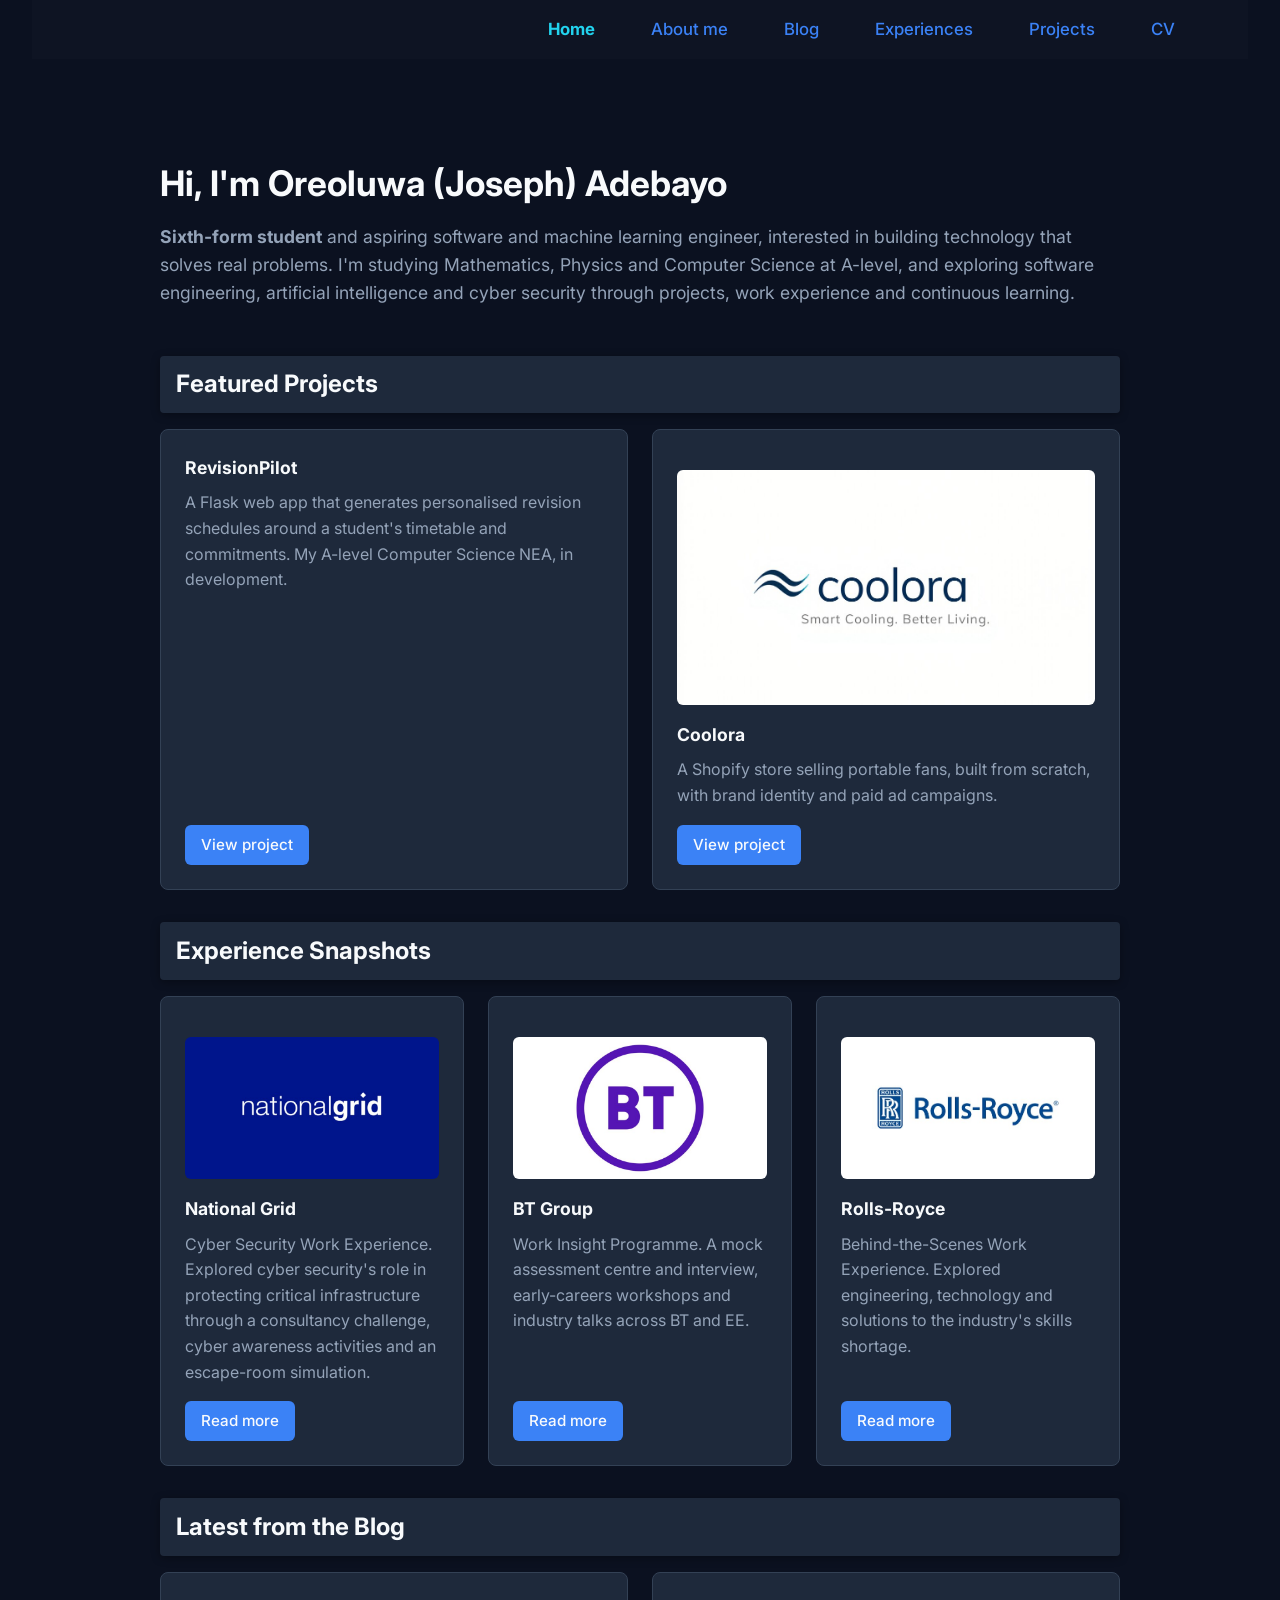
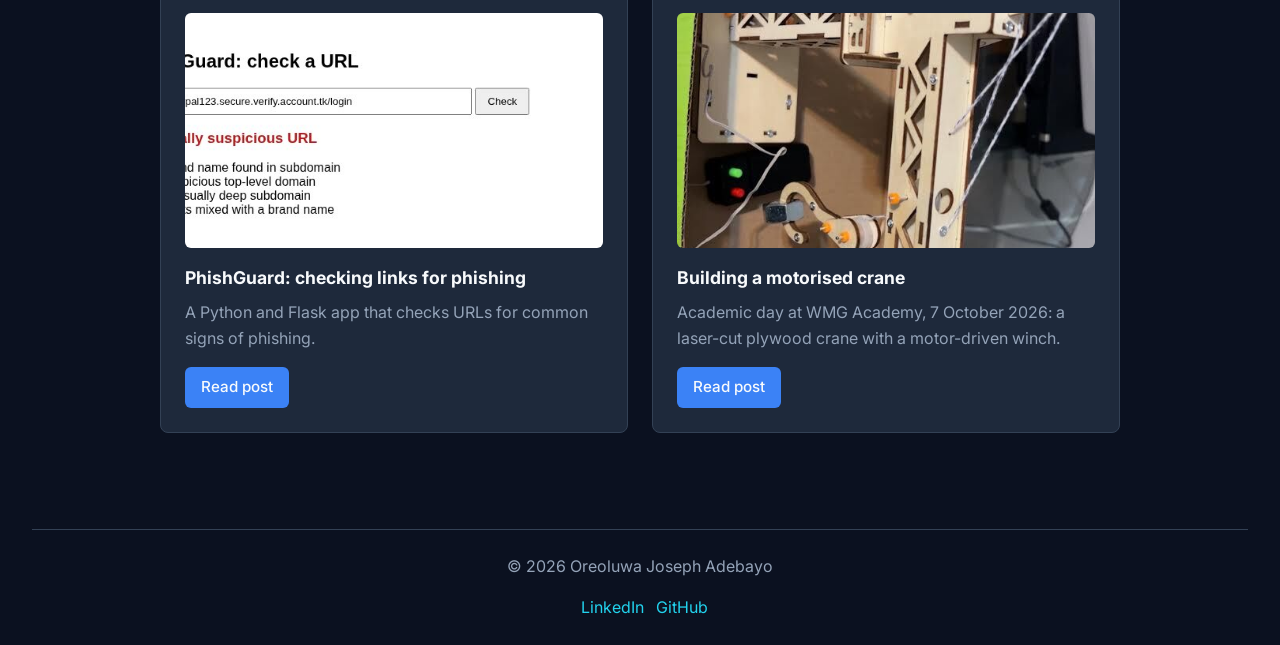
==== index.html @ 09572d53 "Personal portfolio and blog" ====
<!DOCTYPE html>
<html lang="en">
<head>
    <meta charset="UTF-8">
    <meta name="viewport" content="width=device-width, initial-scale=1.0">
    <meta name="description" content="Portfolio of Oreoluwa (Joseph) Adebayo: A-level student and aspiring software engineer in Coventry.">
    <title>Oreoluwa Adebayo</title>
    <link rel="icon" href="favicon.svg" type="image/svg+xml">
    <link rel="preconnect" href="https://fonts.googleapis.com">
    <link rel="preconnect" href="https://fonts.gstatic.com" crossorigin>
    <link href="https://fonts.googleapis.com/css2?family=Inter:wght@400;500;700&display=swap" rel="stylesheet">
    <link rel="stylesheet" href="styles.css">
</head>
<body>
    <nav>
        <button class="nav-toggle" aria-label="Open menu" aria-expanded="false">☰</button>
        <ul class="navbar">
            <li><a href="index.html" class="active">Home</a></li>
            <li><a href="About.html">About me</a></li>
            <li><a href="Blog.html">Blog</a></li>
            <li><a href="experience.html">Experiences</a></li>
            <li><a href="project.html">Projects</a></li>
            <li><a href="Joseph_Adebayo_CV.pdf" target="_blank" rel="noopener">CV</a></li>
        </ul>
    </nav>

<div class="container">
    <div class="hero">
        <h1>Hi, I'm Oreoluwa (Joseph) Adebayo</h1>
        <p>
            <b>Sixth-form student</b> and aspiring software and machine learning engineer, interested in building technology that solves real problems.
            I'm studying Mathematics, Physics and Computer Science at A-level, and exploring software engineering, artificial intelligence and cyber security through projects, work experience and continuous learning.
        </p>
    </div>

    <h2>Featured Projects</h2>
    <div class="card-grid">
        <div class="card">
            <b>RevisionPilot</b>
            <p>A Flask web app that generates personalised revision schedules around a student's timetable and commitments. My A-level Computer Science NEA, in development.</p>
            <a href="project.html" class="btn">View project</a>
        </div>

        <div class="card">
            <div class="card-img"><img src="images/coolora-logo.jpg" alt="Coolora logo"></div>
            <b>Coolora</b>
            <p>A Shopify store selling portable fans, built from scratch, with brand identity and paid ad campaigns.</p>
            <a href="project.html" class="btn">View project</a>
        </div>
    </div>

    <h2>Experience Snapshots</h2>
    <div class="card-grid">
        <div class="card">
            <div class="card-img"><img src="images/national-grid-logo.jpg" alt="National Grid logo"></div>
            <b>National Grid</b>
            <p>Cyber Security Work Experience. Explored cyber security's role in protecting critical infrastructure through a consultancy challenge, cyber awareness activities and an escape-room simulation.</p>
            <a href="experience.html" class="btn">Read more</a>
        </div>
        <div class="card">
            <div class="card-img"><img src="images/bt-logo.jpg" alt="BT logo"></div>
            <b>BT Group</b>
            <p>Work Insight Programme. A mock assessment centre and interview, early-careers workshops and industry talks across BT and EE.</p>
            <a href="experience.html" class="btn">Read more</a>
        </div>
        <div class="card">
            <div class="card-img"><img src="images/rolls-royce-logo.jpg" alt="Rolls-Royce logo"></div>
            <b>Rolls-Royce</b>
            <p>Behind-the-Scenes Work Experience. Explored engineering, technology and solutions to the industry's skills shortage.</p>
            <a href="experience.html" class="btn">Read more</a>
        </div>
    </div>

    <h2>Latest from the Blog</h2>
    <div class="card-grid">
        <div class="card">
            <div class="card-img"><img src="images/phishguard-suspicious.jpg" alt="PhishGuard flagging a suspicious URL"></div>
            <b>PhishGuard: checking links for phishing</b>
            <p>A Python and Flask app that checks URLs for common signs of phishing.</p>
            <a href="phishguard.html" class="btn">Read post</a>
        </div>
        <div class="card">
            <div class="card-img"><img src="images/crane-finished.jpg" alt="Finished laser-cut wooden crane"></div>
            <b>Building a motorised crane</b>
            <p>Academic day at WMG Academy, 7 October 2026: a laser-cut plywood crane with a motor-driven winch.</p>
            <a href="crane-build.html" class="btn">Read post</a>
        </div>
    </div>
</div>

<footer>
    <p>© 2026 Oreoluwa Joseph Adebayo</p>
    <a href="https://www.linkedin.com/in/joseph-adebayo-4623263ab" target="_blank" rel="noopener noreferrer">LinkedIn</a>
    <a href="https://github.com/Joseph-Adebayo" target="_blank" rel="noopener noreferrer">GitHub</a>
</footer>

<script src="nav.js"></script>
</body>
</html>
---- styles.css ----
* {
    margin: 0;
    padding: 0;
    box-sizing: border-box;
}

body{
    background-color: #0B1120;
    color: #f8fafc;
    font-family:'Inter', -apple-system, BlinkMacSystemFont, 'Segoe UI', sans-serif;
    margin: 0 auto;
    padding: 0 2rem;
    line-height: 1.6;
}


nav {
    width: 100%;
    padding: 1rem 5%;
    background: rgba(17, 24, 39, 0.6);
    backdrop-filter: blur(15px);
    margin-bottom: 2rem;
    display: flex;
    align-items: center;
    justify-content: flex-end;
}

.navbar{
    list-style: none;
    display: flex;
    gap: 2rem;
    
}

.nav-toggle {
    display: none;
    background: none;
    border: 1px solid #334155;
    border-radius: 6px;
    color: #22D3EE;
    font-size: 1.4rem;
    line-height: 1;
    padding: 6px 10px;
    cursor: pointer;
}

.navbar li a{
    text-decoration: none;
    color: #3B82F6;
    padding: 8px 12px;
    position: relative;
    font-weight: 500;
    font-size: 1.05rem;
    transition: 0.3s;
}

.navbar li a.active {
    color: #22D3EE;
    font-weight: 700;
}
.navbar a:hover {
    color: #22D3EE;
    text-shadow: 0 0 10px #38bdf8;
}


h1 {
    margin: 2rem 0 1rem;
}

h2 {
    background-color: #1e293b;
    color: #f8fafc;
    padding: 0.6rem 1rem;
    border-radius: 4px;
    box-shadow: 0 2px 8px rgba(0, 0, 0 , 0.35);
    margin-bottom: 1rem;
    
    
}

p {
    margin-bottom: 1rem;
}

.container {
    max-width: 960px;
    margin: 0 auto;
    padding: 0 0 1rem;
}

.container > .card-grid,
.container > .note {
    margin-bottom: 2rem;
}

.hero{
    padding: 2rem 0 2rem;
}
.hero h1{
    font-size: 2.2rem;
    margin-bottom: 0.75rem;
}

.hero p {
    color: #94a3b8;
    font-size: 1.1rem;

}

.card-grid{
    display: grid;
    grid-template-columns: repeat(auto-fit, minmax(260px, 1fr));
    gap: 1.5rem;
}

.card{
    background-color: #1e293b;
    border: 1px solid #334155;
    border-radius: 8px;
    padding: 1.5rem;
    display: flex;
    flex-direction: column;
}

.card-img{
    width: 100%;
    aspect-ratio: 16/9;
    background-color: #334155;
    border-radius: 6px;
    margin-top: 1rem;
    display: flex;
    align-items: center;
    justify-content: center;
    color: #94a3b8;
    font-size: 0.85rem;
    overflow: hidden;
    margin-bottom: 1rem;
}

.card b{
    font-size: 1.1rem;
    margin-bottom: 0.5rem;
    display: block;
}

.card p{
    color: #94a3b8;
    margin-bottom: 1rem;
    flex-grow: 1;
}

.btn{
    display: inline-block;
    align-self: flex-start;
    background-color: #3B82F6;
    text-decoration: none;
    padding: 8px 16px;
    border-radius: 6px;
    font-weight: 500;
    font-size: 0.95rem;
    transition: 0.2s;
    cursor: pointer;
    border: none;
    font-family: inherit;
    color: #f8fafc;
}

.card-img img {
    width: 100%;
    height: 100%;
    object-fit: cover;
}


.btn:hover {
    background-color: #22D3EE;
    color: #0B1120;
    
}

.plain-text p {
    margin-bottom: 1rem;
    max-width: 700px;
}

.plain-text {
    color: #94a3b8;
}

.plain-text b {
    color: #f8fafc;
}

.note {
    background-color: rgba(59, 130, 246, 0.1);
    border: 1px solid #3B82F6;
    padding: 0.75rem 1rem;
    font-size: 0.9rem;
    color: #94a3b8;
    margin-bottom: 1.5rem;
}

.intro-row{
    display: flex;
    align-items: center;
    gap: 1.5rem;
    margin-bottom: 2rem;
    flex-wrap: wrap;
}

.intro-row .card-img{
    flex-shrink: 0;

}


.intro-row .note{
    flex: 1;
    min-width: 200px;
}


footer {
    text-align: center;
    padding: 1.5rem 1rem;
    margin-top: 3rem;
    border-top: 1px solid #334155;
    color: #94a3b8;
}

footer a{
    color: #22D3EE;
    text-decoration: none;
    margin-left: 0.5rem;
}

footer a:hover{
    text-decoration: underline;
}


.experience-entry {
    background-color: #1E293B;
    border: 1px solid #334155;
    border-radius: 8px;
    padding: 2rem;
    margin-bottom: 2rem;
}

.experience-entry b {
    font-size: 1.3rem;
    display: block;
    margin-bottom: 0.25rem;
}

.experience-entry i {
    color: #94A3B8;
    font-size: 0.9rem;
    display: block;
    margin-bottom: 1rem;
}

.experience-entry p {
    margin-bottom: 1rem;
    color: #F8FAFC;
}

.experience-entry p i {
    color: #22D3EE;
    display: inline;
    margin-bottom: 0;
}

.skills-tag {
    display: flex;
    flex-wrap: wrap;
    gap: 0.5rem;
    margin-top: 1.5rem;
}

.tag {
    background-color: #334155;
    color: #94A3B8;
    padding: 4px 12px;
    border-radius: 20px;
    font-size: 0.85rem;
    transition: 0.2s;
}

.tag:hover {
    background-color: #3B82F6;
    color: #f8fafc;
}

.entry-img {
    width: 100%;
    max-height: 400px;
    object-fit: cover;
    border-radius: 8px;
    margin: 1rem 0 1.5rem;
}

.entry-gallery {
    display: grid;
    grid-template-columns: repeat(auto-fit, minmax(200px, 1fr));
    gap: 1rem;
    margin: 1rem 0 1.5rem;
}

.entry-gallery img {
    width: 100%;
    aspect-ratio: 4 / 3;
    object-fit: cover;
    border-radius: 8px;
}

h1.page-title {
    max-width: 960px;
    margin: 2rem auto 1.5rem;
}

.profile-photo {
    width: 200px;
    height: 200px;
    border-radius: 50%;
    object-fit: cover;
    border: 3px solid #334155;
    flex-shrink: 0;
}

.post-meta {
    color: #94a3b8;
    font-size: 0.9rem;
    margin-bottom: 1.5rem;
}

.post p {
    max-width: 70ch;
}

.post h2 {
    margin-top: 2rem;
}

.post figure {
    margin: 1.5rem 0;
}

.post figure img {
    width: 100%;
    max-height: 520px;
    object-fit: contain;
    background-color: #1e293b;
    border-radius: 8px;
}

.post figcaption {
    color: #94a3b8;
    font-size: 0.85rem;
    margin-top: 0.5rem;
}

.back-link {
    color: #22D3EE;
    text-decoration: none;
}

.back-link:hover {
    text-decoration: underline;
}

.post pre {
    background-color: #1e293b;
    border: 1px solid #334155;
    border-radius: 8px;
    padding: 1rem;
    overflow-x: auto;
    margin-bottom: 1rem;
    font-size: 0.9rem;
}

.post code {
    font-family: 'Consolas', 'Courier New', monospace;
    color: #22D3EE;
}

.post pre code {
    color: #f8fafc;
}

.post-list {
    margin: 0 0 1rem 1.5rem;
}

@media screen and (max-width: 600px) {
    nav {
        flex-wrap: wrap;
        justify-content: flex-end;
    }
    .nav-toggle {
        display: block;
    }
    .navbar {
        display: none;
        width: 100%;
        flex-direction: column;
        gap: 0.25rem;
        margin-top: 0.75rem;
    }
    .navbar.open {
        display: flex;
    }
    .navbar li a {
        display: block;
        padding: 10px 12px;
    }
    .hero h1, h1.page-title {
        font-size: 1.7rem;
    }
}

@media screen and (max-width: 480px) {
    body {
        padding: 0 1rem;
    }
    nav {
        padding: 0.75rem 0;
        margin-bottom: 1rem;
    }
    .hero {
        padding: 1rem 0;
    }
    .card,
    .experience-entry {
        padding: 1.25rem;
    }
    .card-grid {
        grid-template-columns: 1fr;
    }
    .intro-row {
        justify-content: center;
    }
    .profile-photo {
        width: 160px;
        height: 160px;
    }
    h2 {
        font-size: 1.25rem;
    }
}
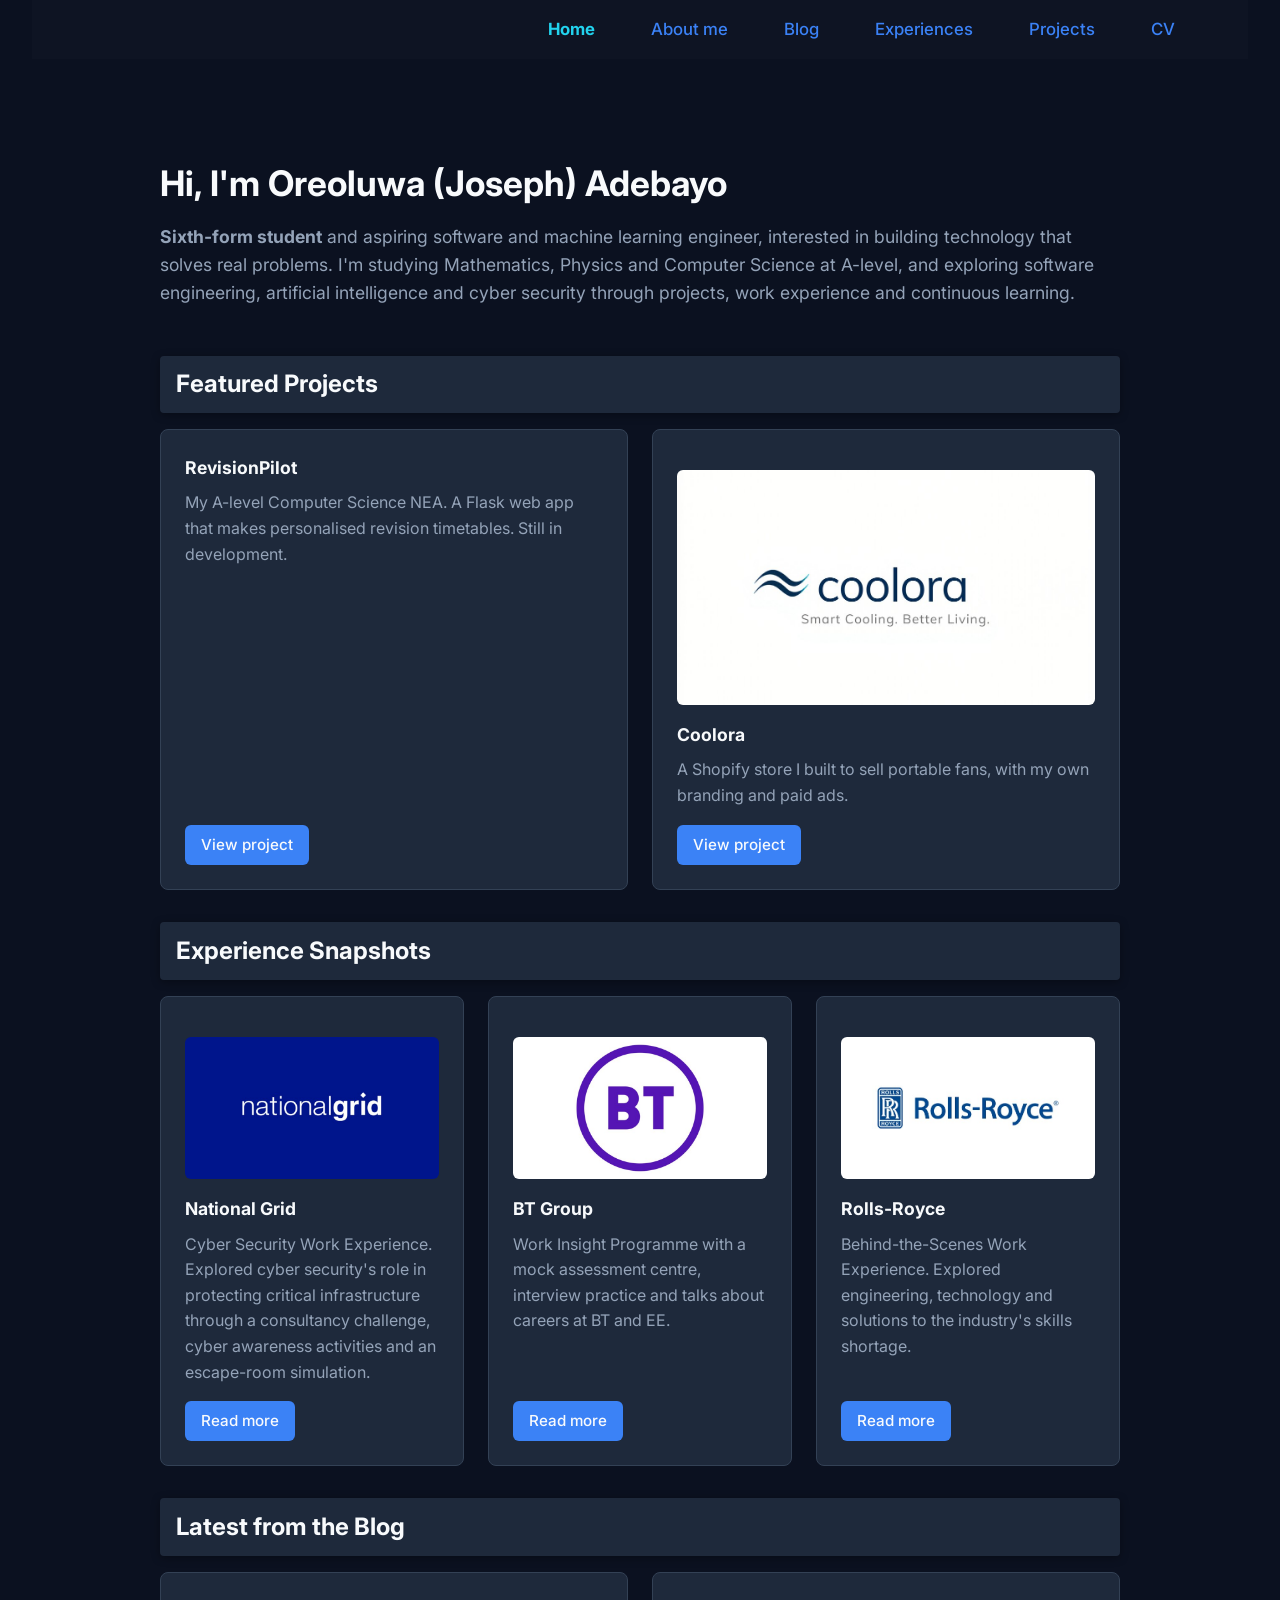
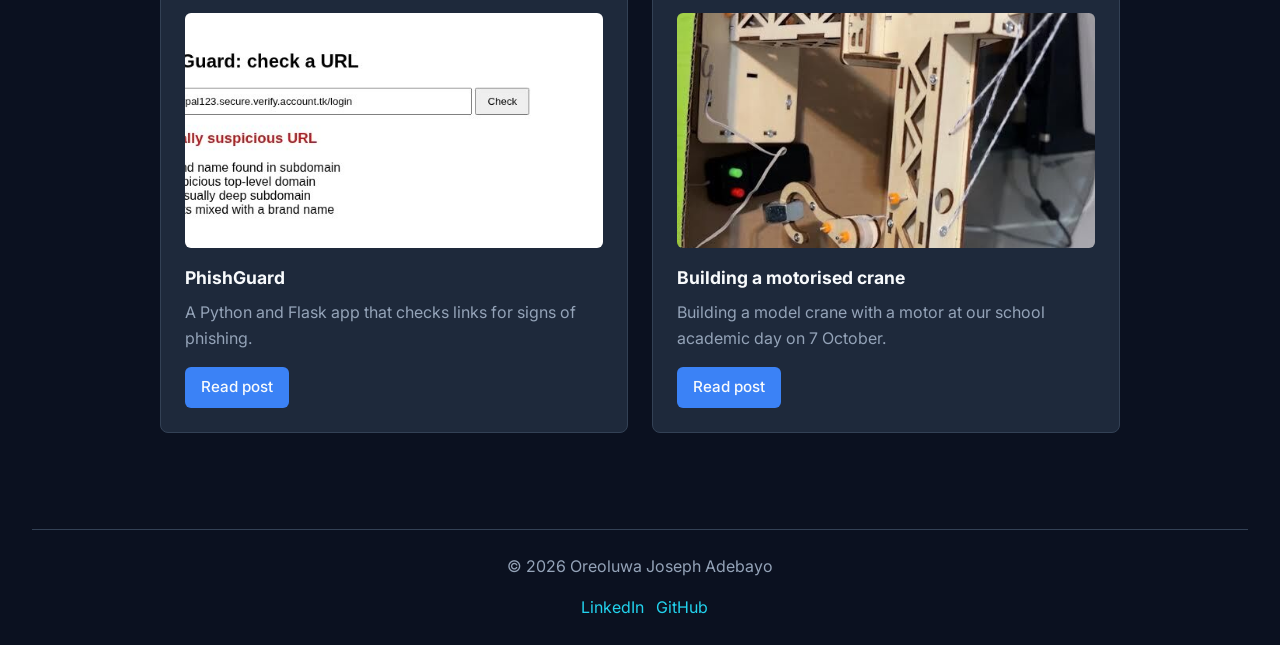
==== commit 6ba5d396: "Rewrite blog posts and project text" ====
--- a/index.html
+++ b/index.html
@@ -37,14 +37,14 @@
     <div class="card-grid">
         <div class="card">
             <b>RevisionPilot</b>
-            <p>A Flask web app that generates personalised revision schedules around a student's timetable and commitments. My A-level Computer Science NEA, in development.</p>
+            <p>My A-level Computer Science NEA. A Flask web app that makes personalised revision timetables. Still in development.</p>
             <a href="project.html" class="btn">View project</a>
         </div>
 
         <div class="card">
             <div class="card-img"><img src="images/coolora-logo.jpg" alt="Coolora logo"></div>
             <b>Coolora</b>
-            <p>A Shopify store selling portable fans, built from scratch, with brand identity and paid ad campaigns.</p>
+            <p>A Shopify store I built to sell portable fans, with my own branding and paid ads.</p>
             <a href="project.html" class="btn">View project</a>
         </div>
     </div>
@@ -60,7 +60,7 @@
         <div class="card">
             <div class="card-img"><img src="images/bt-logo.jpg" alt="BT logo"></div>
             <b>BT Group</b>
-            <p>Work Insight Programme. A mock assessment centre and interview, early-careers workshops and industry talks across BT and EE.</p>
+            <p>Work Insight Programme with a mock assessment centre, interview practice and talks about careers at BT and EE.</p>
             <a href="experience.html" class="btn">Read more</a>
         </div>
         <div class="card">
@@ -75,14 +75,14 @@
     <div class="card-grid">
         <div class="card">
             <div class="card-img"><img src="images/phishguard-suspicious.jpg" alt="PhishGuard flagging a suspicious URL"></div>
-            <b>PhishGuard: checking links for phishing</b>
-            <p>A Python and Flask app that checks URLs for common signs of phishing.</p>
+            <b>PhishGuard</b>
+            <p>A Python and Flask app that checks links for signs of phishing.</p>
             <a href="phishguard.html" class="btn">Read post</a>
         </div>
         <div class="card">
             <div class="card-img"><img src="images/crane-finished.jpg" alt="Finished laser-cut wooden crane"></div>
             <b>Building a motorised crane</b>
-            <p>Academic day at WMG Academy, 7 October 2026: a laser-cut plywood crane with a motor-driven winch.</p>
+            <p>Building a model crane with a motor at our school academic day on 7 October.</p>
             <a href="crane-build.html" class="btn">Read post</a>
         </div>
     </div>
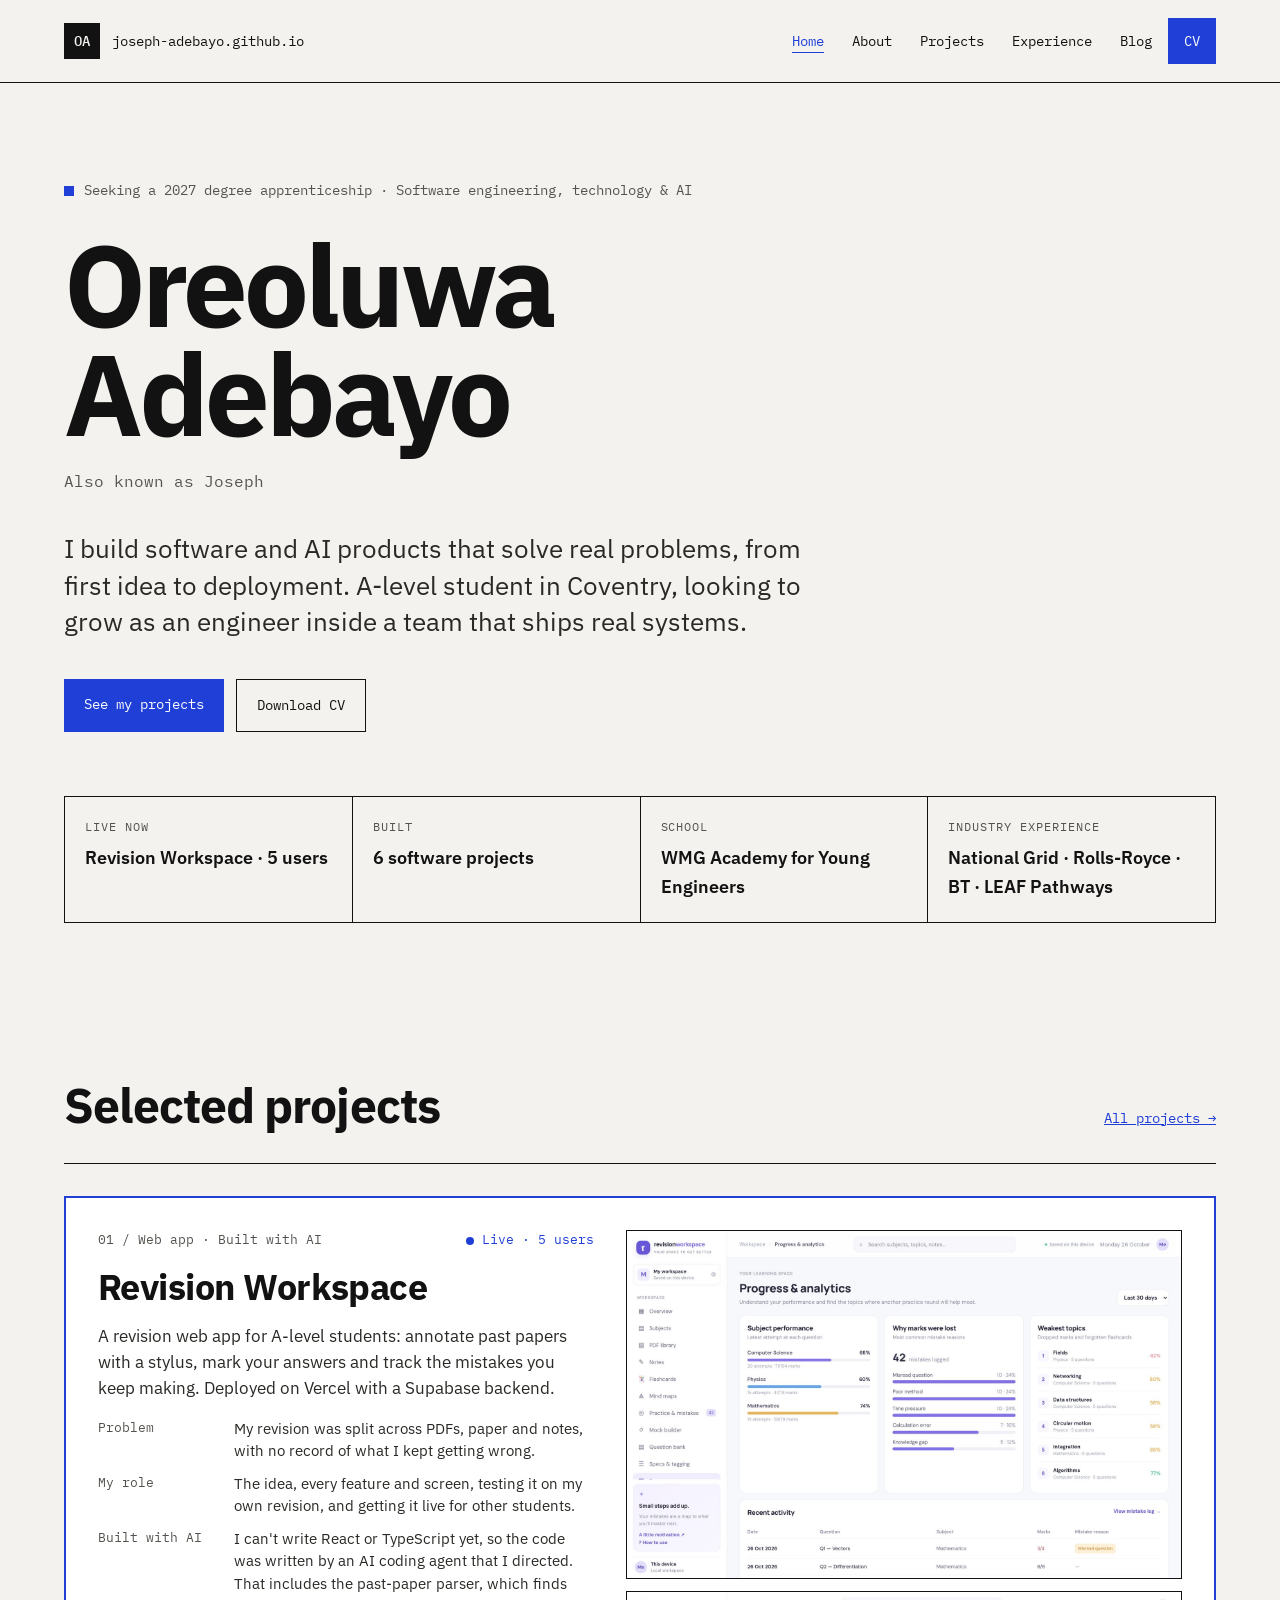
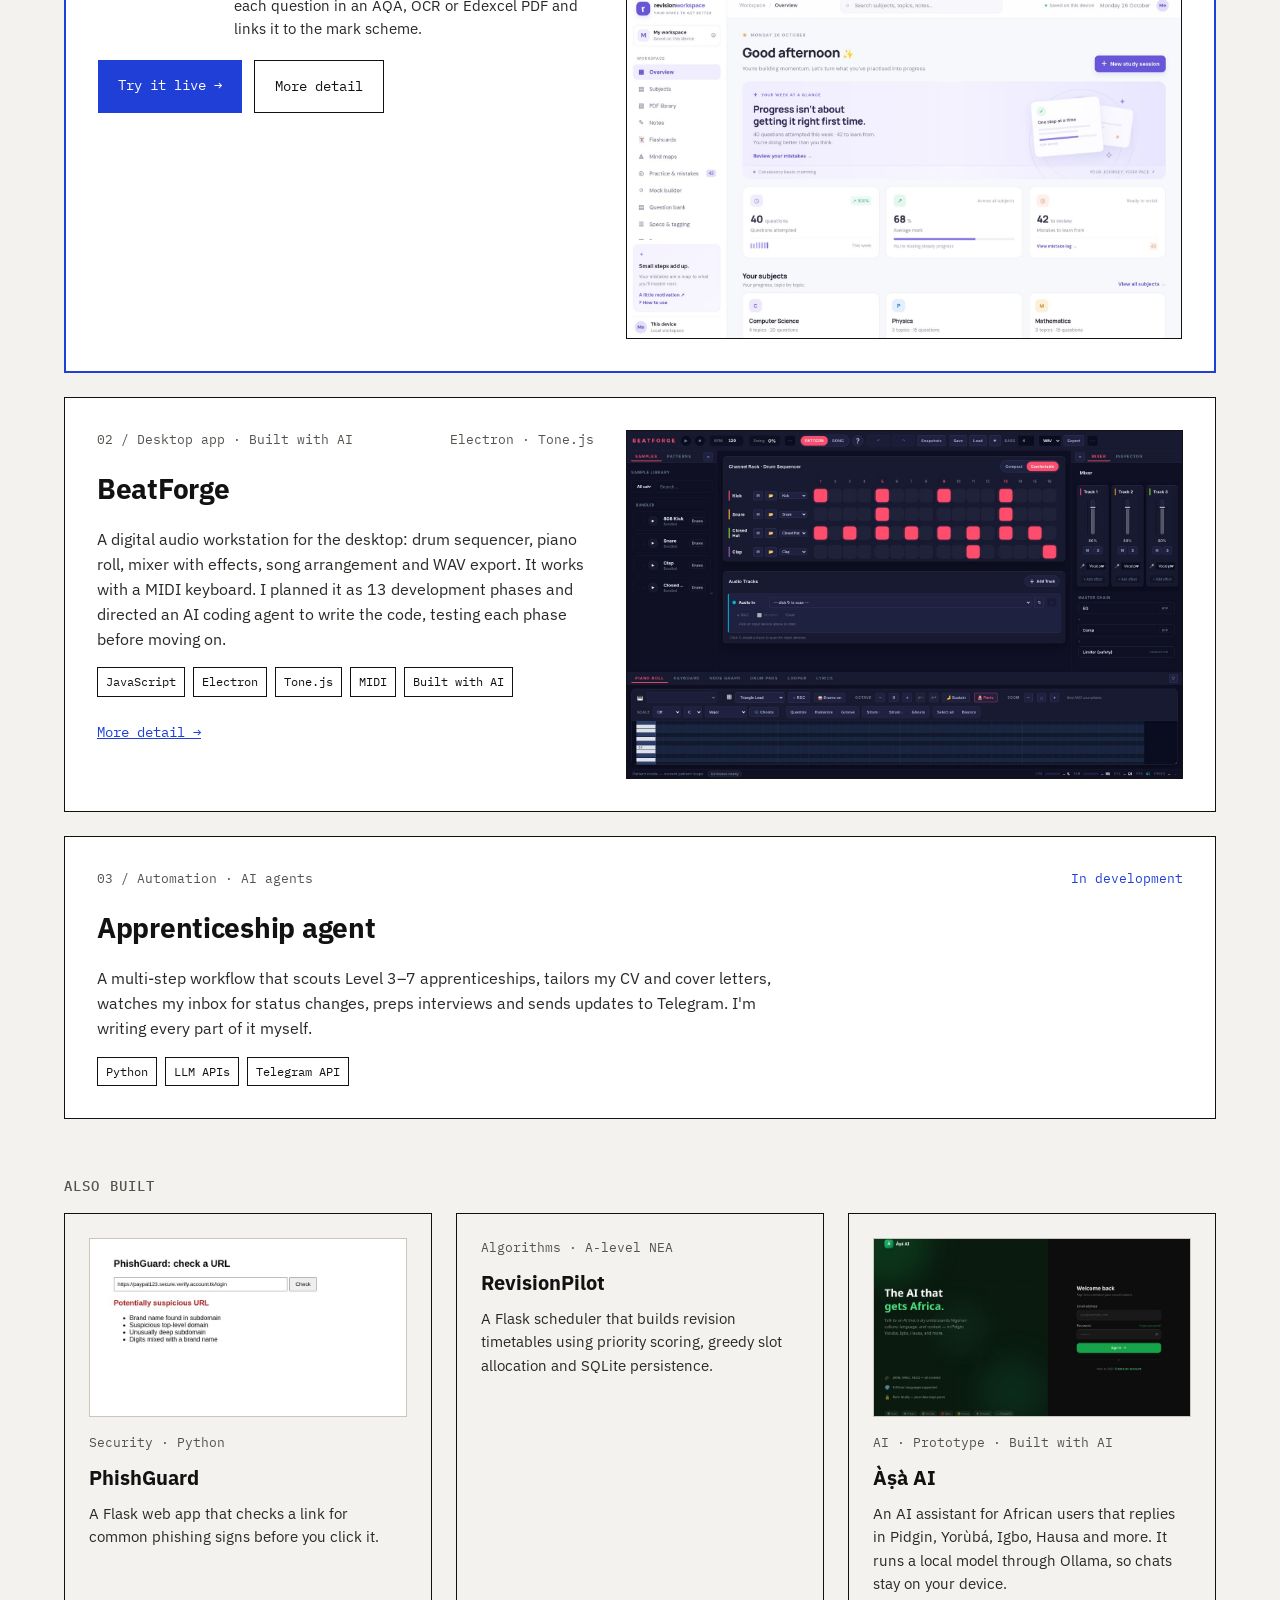
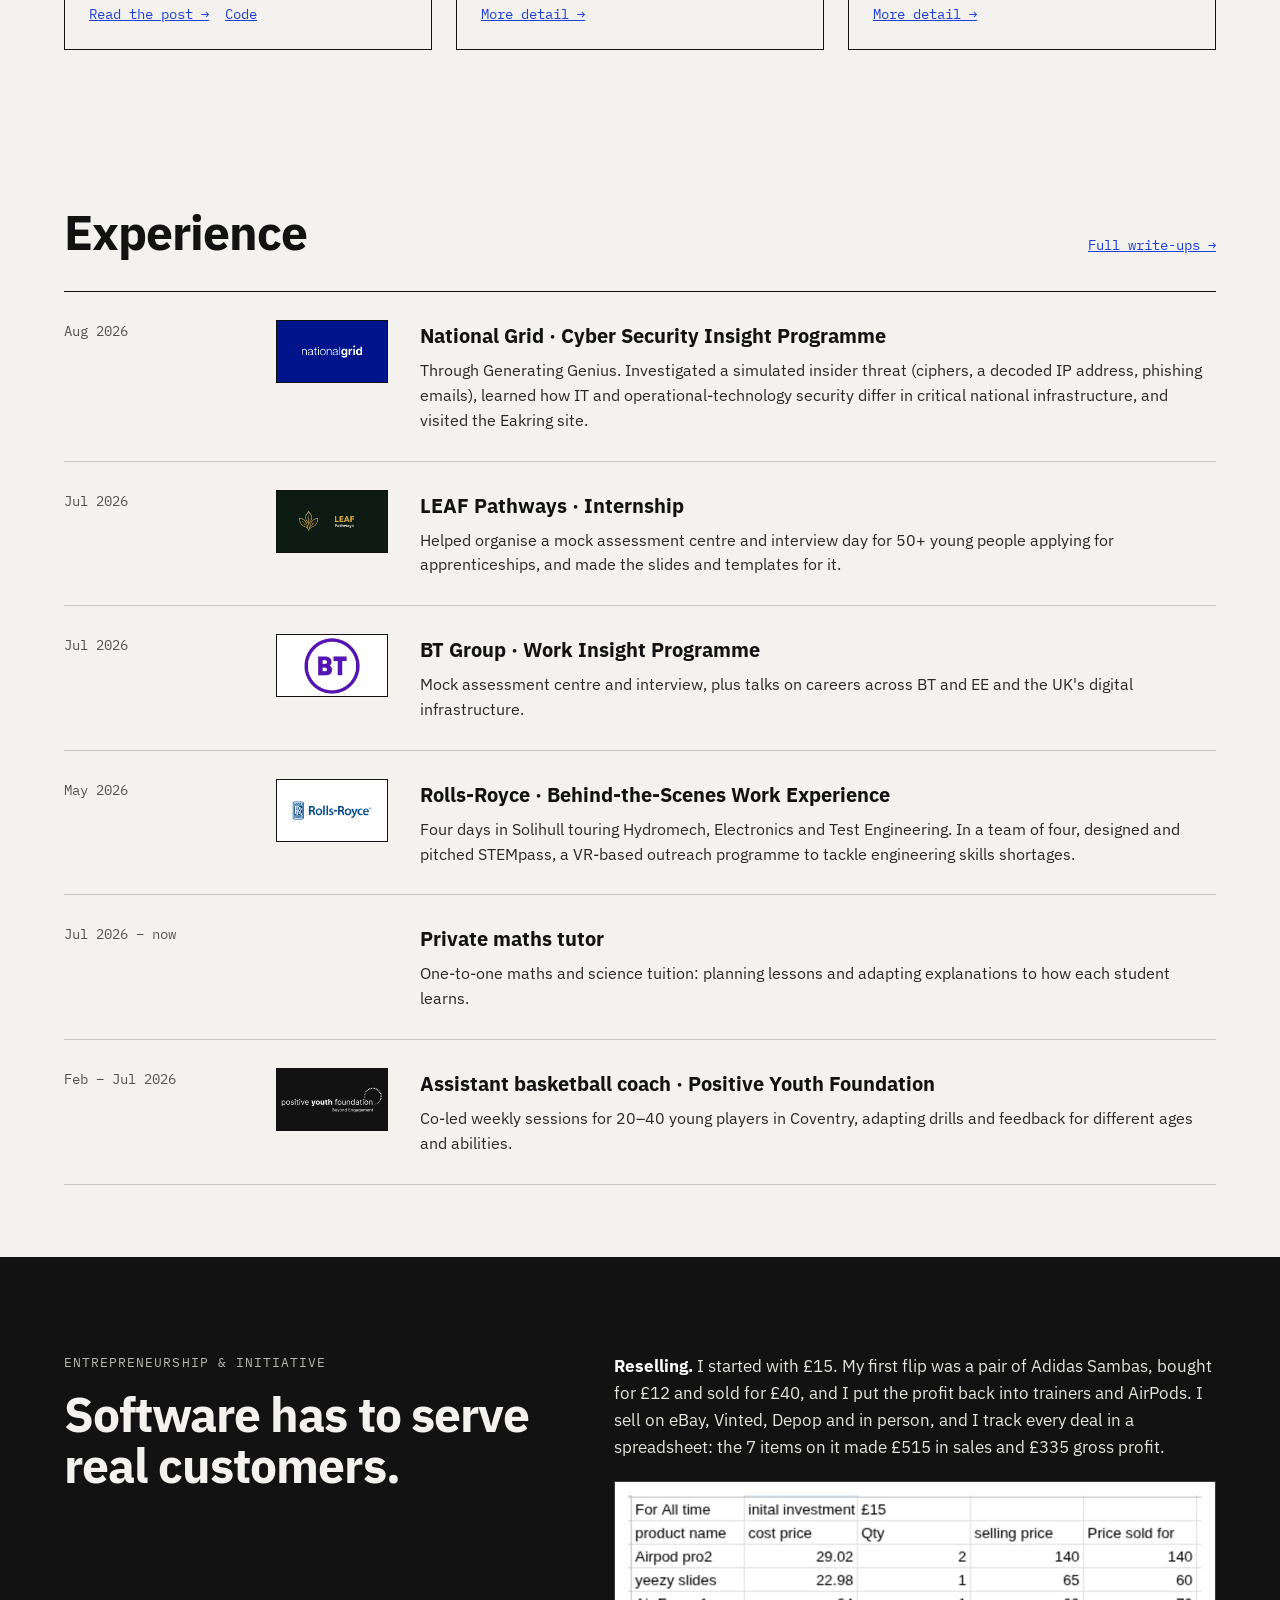
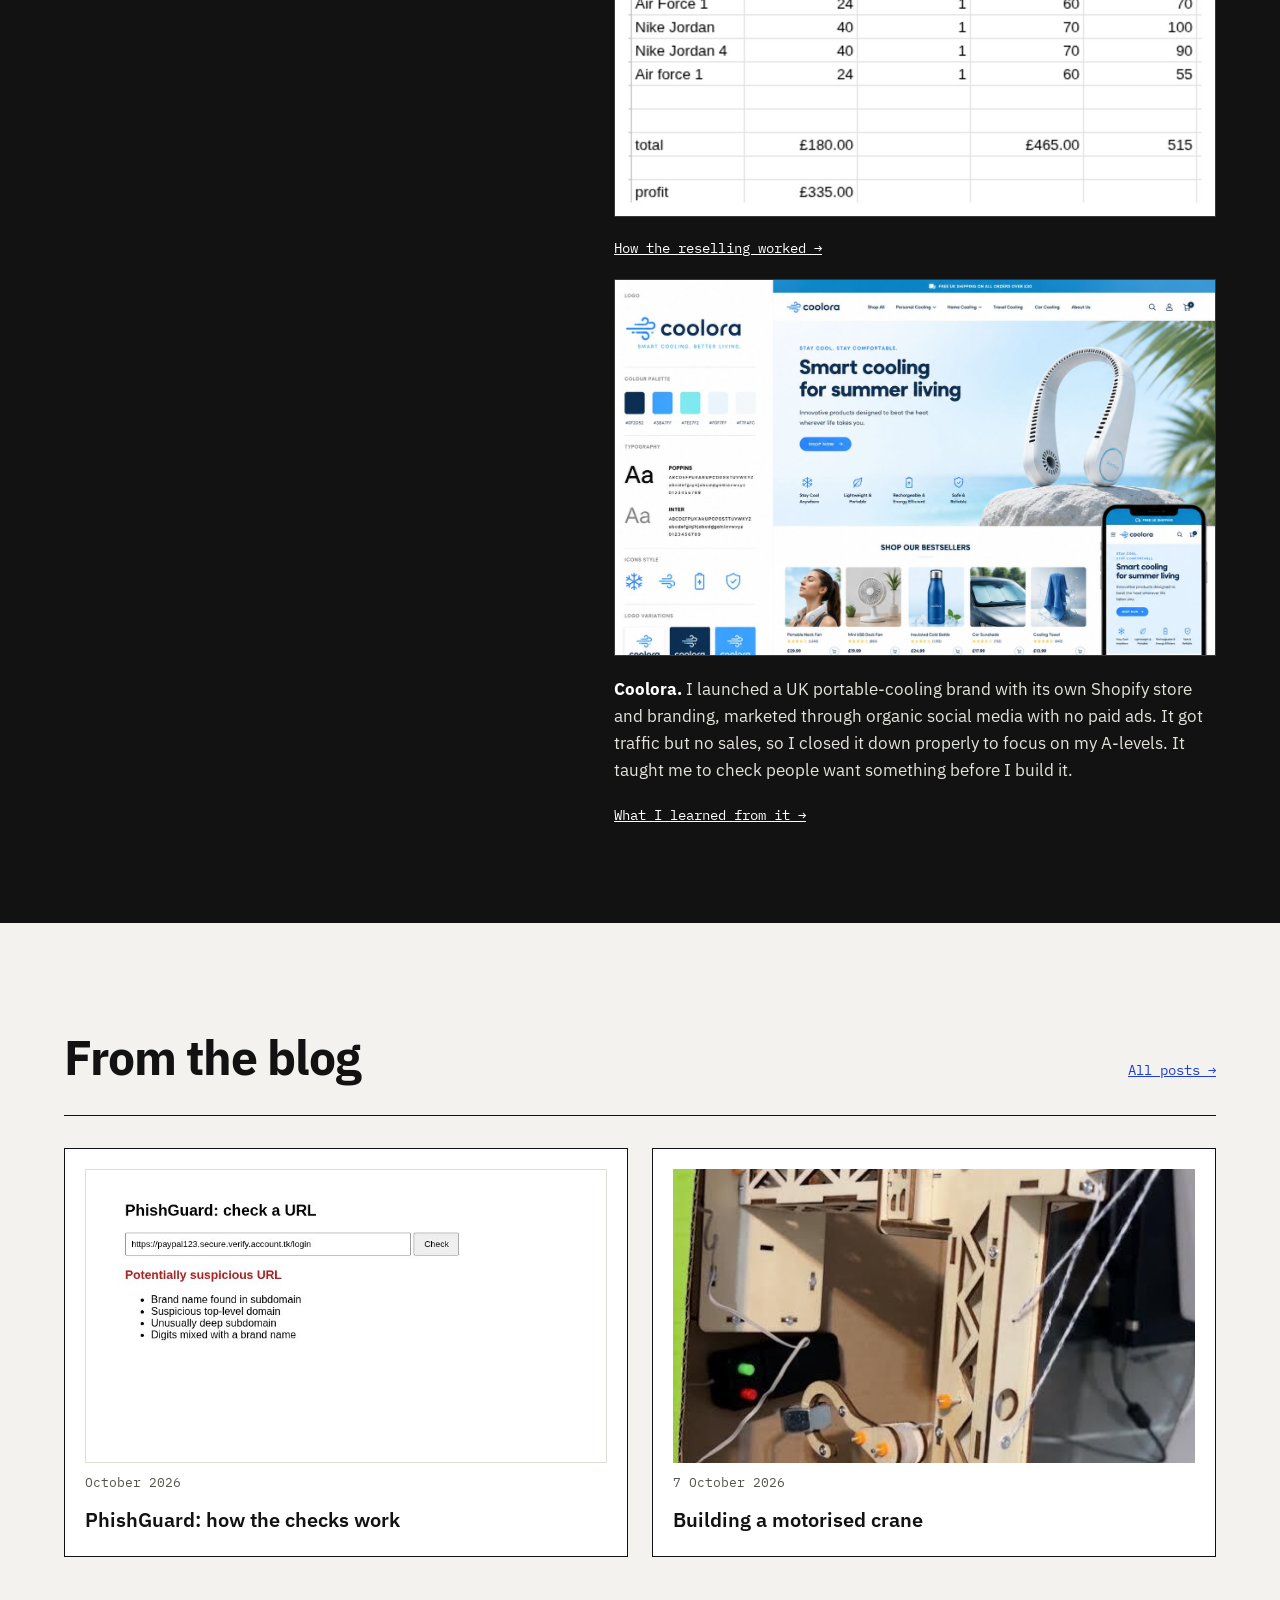
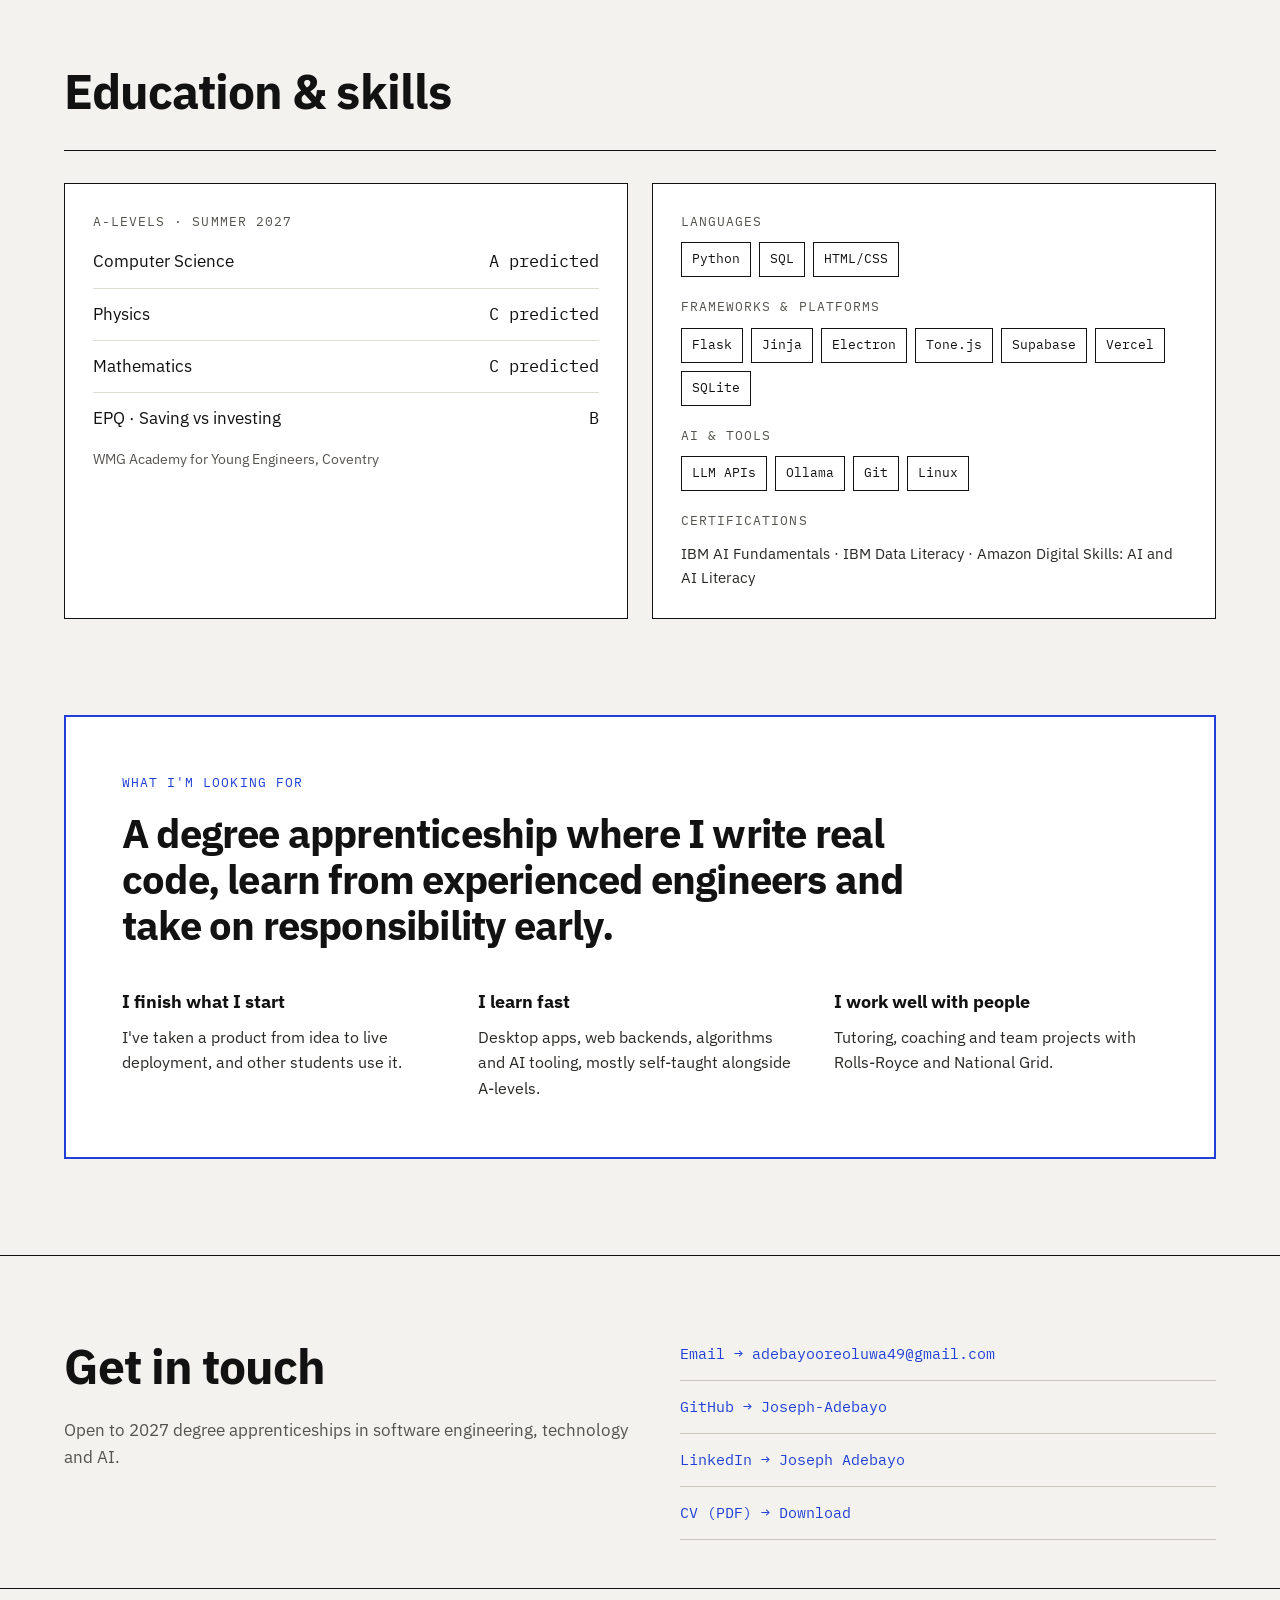
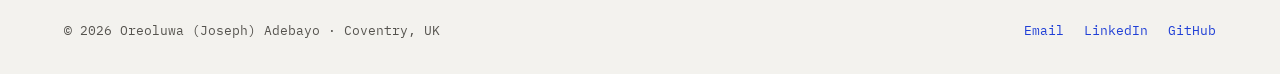
==== commit 65163ecc: "Redesign site, add new projects, reselling and HAA page" ====
--- a/index.html
+++ b/index.html
@@ -3,95 +3,288 @@
 <head>
     <meta charset="UTF-8">
     <meta name="viewport" content="width=device-width, initial-scale=1.0">
-    <meta name="description" content="Portfolio of Oreoluwa (Joseph) Adebayo: A-level student and aspiring software engineer in Coventry.">
-    <title>Oreoluwa Adebayo</title>
+    <title>Oreoluwa (Joseph) Adebayo — Software Engineering Portfolio</title>
+    <meta name="description" content="Oreoluwa (Joseph) Adebayo: software and AI projects, work experience and skills. Seeking a 2027 degree apprenticeship.">
+    <meta property="og:title" content="Oreoluwa (Joseph) Adebayo — Software Engineering Portfolio">
+    <meta property="og:description" content="Oreoluwa (Joseph) Adebayo: software and AI projects, work experience and skills. Seeking a 2027 degree apprenticeship.">
     <link rel="icon" href="favicon.svg" type="image/svg+xml">
     <link rel="preconnect" href="https://fonts.googleapis.com">
     <link rel="preconnect" href="https://fonts.gstatic.com" crossorigin>
-    <link href="https://fonts.googleapis.com/css2?family=Inter:wght@400;500;700&display=swap" rel="stylesheet">
+    <link href="https://fonts.googleapis.com/css2?family=IBM+Plex+Mono:wght@400;500&family=IBM+Plex+Sans:wght@400;500;600;700&display=swap" rel="stylesheet">
     <link rel="stylesheet" href="styles.css">
+    <style>@media(max-width:600px){dl{grid-template-columns:1fr!important;gap:4px 0!important}dd{margin-bottom:10px!important}}</style>
 </head>
 <body>
-    <nav>
+<header class="site-header">
+    <div class="site-header-inner">
+        <a href="index.html" class="brand"><span class="brand-mark">OA</span>joseph-adebayo.github.io</a>
         <button class="nav-toggle" aria-label="Open menu" aria-expanded="false">☰</button>
-        <ul class="navbar">
-            <li><a href="index.html" class="active">Home</a></li>
-            <li><a href="About.html">About me</a></li>
-            <li><a href="Blog.html">Blog</a></li>
-            <li><a href="experience.html">Experiences</a></li>
-            <li><a href="project.html">Projects</a></li>
-            <li><a href="Joseph_Adebayo_CV.pdf" target="_blank" rel="noopener">CV</a></li>
-        </ul>
-    </nav>
-
-<div class="container">
-    <div class="hero">
-        <h1>Hi, I'm Oreoluwa (Joseph) Adebayo</h1>
-        <p>
-            <b>Sixth-form student</b> and aspiring software and machine learning engineer, interested in building technology that solves real problems.
-            I'm studying Mathematics, Physics and Computer Science at A-level, and exploring software engineering, artificial intelligence and cyber security through projects, work experience and continuous learning.
-        </p>
+        <nav aria-label="Main">
+            <ul class="navbar">
+                <li><a href="index.html" class="active" aria-current="page">Home</a></li>
+                <li><a href="About.html">About</a></li>
+                <li><a href="project.html">Projects</a></li>
+                <li><a href="experience.html">Experience</a></li>
+                <li><a href="Blog.html">Blog</a></li>
+                <li><a href="Joseph_Adebayo_CV.pdf" class="nav-cta" target="_blank" rel="noopener">CV</a></li>
+            </ul>
+        </nav>
     </div>
-
-    <h2>Featured Projects</h2>
-    <div class="card-grid">
-        <div class="card">
-            <b>RevisionPilot</b>
-            <p>My A-level Computer Science NEA. A Flask web app that makes personalised revision timetables. Still in development.</p>
-            <a href="project.html" class="btn">View project</a>
-        </div>
-
-        <div class="card">
-            <div class="card-img"><img src="images/coolora-logo.jpg" alt="Coolora logo"></div>
-            <b>Coolora</b>
-            <p>A Shopify store I built to sell portable fans, with my own branding and paid ads.</p>
-            <a href="project.html" class="btn">View project</a>
-        </div>
+</header>
+
+<main>
+
+<section style="max-width: 1200px; margin: 0 auto; padding: 96px 24px 72px">
+<p style="margin: 0 0 28px; font-family: var(--mono); font-size: 14px; color: #55534E; display: flex; align-items: center; gap: 10px"><span style="width: 10px; height: 10px; background: #1F3FD6; display: inline-block; flex-shrink: 0"></span>Seeking a 2027 degree apprenticeship · Software engineering, technology &amp; AI</p>
+<h1 style="margin: 0; font-size: clamp(3rem, 9vw, 7.5rem); line-height: 0.95; letter-spacing: -0.035em; font-weight: 700">Oreoluwa<br>Adebayo</h1>
+<p style="margin: 20px 0 0; font-family: var(--mono); font-size: 16px; color: #55534E">Also known as Joseph</p>
+<p style="margin: 36px 0 0; max-width: 780px; font-size: clamp(1.25rem, 2.2vw, 1.625rem); line-height: 1.4; color: #2A2926">I build software and AI products that solve real problems, from first idea to deployment. A-level student in Coventry, looking to grow as an engineer inside a team that ships real systems.</p>
+<div style="margin-top: 40px; display: flex; flex-wrap: wrap; gap: 12px">
+<a href="#work" style="background: #1F3FD6; color: #FFFFFF; text-decoration: none; padding: 14px 20px; font-family: var(--mono); font-size: 14px">See my projects</a>
+<a href="Joseph_Adebayo_CV.pdf" target="_blank" rel="noopener" style="border: 1px solid #121212; color: #121212; text-decoration: none; padding: 14px 20px; font-family: var(--mono); font-size: 14px">Download CV</a>
+</div>
+<div style="margin-top: 64px; display: grid; grid-template-columns: repeat(auto-fit, minmax(220px, 1fr)); border-top: 1px solid #121212; border-left: 1px solid #121212">
+<div style="padding: 20px; border-right: 1px solid #121212; border-bottom: 1px solid #121212">
+<div style="font-family: var(--mono); font-size: 12px; color: #55534E; text-transform: uppercase; letter-spacing: 0.08em">Live now</div>
+<div style="margin-top: 8px; font-size: 18px; font-weight: 600">Revision Workspace · 5 users</div>
+</div>
+<div style="padding: 20px; border-right: 1px solid #121212; border-bottom: 1px solid #121212">
+<div style="font-family: var(--mono); font-size: 12px; color: #55534E; text-transform: uppercase; letter-spacing: 0.08em">Built</div>
+<div style="margin-top: 8px; font-size: 18px; font-weight: 600">6 software projects</div>
+</div>
+<div style="padding: 20px; border-right: 1px solid #121212; border-bottom: 1px solid #121212">
+<div style="font-family: var(--mono); font-size: 12px; color: #55534E; text-transform: uppercase; letter-spacing: 0.08em">School</div>
+<div style="margin-top: 8px; font-size: 18px; font-weight: 600">WMG Academy for Young Engineers</div>
+</div>
+<div style="padding: 20px; border-right: 1px solid #121212; border-bottom: 1px solid #121212">
+<div style="font-family: var(--mono); font-size: 12px; color: #55534E; text-transform: uppercase; letter-spacing: 0.08em">Industry experience</div>
+<div style="margin-top: 8px; font-size: 18px; font-weight: 600">National Grid · Rolls-Royce · BT · LEAF Pathways</div>
+</div>
+</div>
+</section>
+
+<section id="work" style="max-width: 1200px; margin: 0 auto; padding: 72px 24px">
+<div style="display: flex; flex-wrap: wrap; align-items: baseline; justify-content: space-between; gap: 16px; border-bottom: 1px solid #121212; padding-bottom: 20px">
+<h2 style="margin: 0; font-size: clamp(2rem, 4vw, 3rem); letter-spacing: -0.02em">Selected projects</h2>
+<a href="project.html" style="font-family: var(--mono); font-size: 14px; padding: 12px 0">All projects →</a>
+</div>
+<div style="display: flex; flex-direction: column; gap: 24px; margin-top: 32px">
+
+<article style="background: #FFFFFF; border: 2px solid #1F3FD6; padding: 32px; display: flex; flex-wrap: wrap; gap: 32px">
+<div style="flex: 1 1 360px; display: flex; flex-direction: column; gap: 16px">
+<div style="display: flex; justify-content: space-between; gap: 12px; font-family: var(--mono); font-size: 13px; color: #55534E"><span>01 / Web app · Built with AI</span><span style="color: #1F3FD6; display: flex; align-items: center; gap: 8px"><span style="width: 8px; height: 8px; background: #1F3FD6; border-radius: 50%; display: inline-block"></span>Live · 5 users</span></div>
+<h3 style="margin: 0; font-size: 36px; letter-spacing: -0.015em; line-height: 1.1">Revision Workspace</h3>
+<p style="margin: 0; font-size: 17px; line-height: 1.55; color: #2A2926">A revision web app for A-level students: annotate past papers with a stylus, mark your answers and track the mistakes you keep making. Deployed on Vercel with a Supabase backend.</p>
+<dl style="margin: 0; display: grid; grid-template-columns: 120px 1fr; gap: 10px 16px; font-size: 15px; line-height: 1.5">
+<dt style="font-family: var(--mono); font-size: 13px; color: #55534E">Problem</dt><dd style="margin: 0; color: #2A2926">My revision was split across PDFs, paper and notes, with no record of what I kept getting wrong.</dd>
+<dt style="font-family: var(--mono); font-size: 13px; color: #55534E">My role</dt><dd style="margin: 0; color: #2A2926">The idea, every feature and screen, testing it on my own revision, and getting it live for other students.</dd>
+<dt style="font-family: var(--mono); font-size: 13px; color: #55534E">Built with AI</dt><dd style="margin: 0; color: #2A2926">I can't write React or TypeScript yet, so the code was written by an AI coding agent that I directed. That includes the past-paper parser, which finds each question in an AQA, OCR or Edexcel PDF and links it to the mark scheme.</dd>
+</dl>
+<div style="display: flex; flex-wrap: wrap; gap: 12px; margin-top: 4px">
+<a href="https://revision-workspace.vercel.app" target="_blank" rel="noopener" style="background: #1F3FD6; color: #FFFFFF; text-decoration: none; padding: 14px 20px; font-family: var(--mono); font-size: 14px">Try it live →</a>
+<a href="project.html#revision-workspace" style="border: 1px solid #121212; color: #121212; text-decoration: none; padding: 14px 20px; font-family: var(--mono); font-size: 14px">More detail</a>
+</div>
+</div>
+<div style="flex: 1 1 420px; display: flex; flex-direction: column; gap: 12px">
+<img src="images/revision-workspace-progress.jpg" alt="Revision Workspace progress page: subject scores, why marks were lost and weakest topics" style="width: 100%; border: 1px solid #121212; display: block">
+<img src="images/revision-workspace-dashboard.jpg" alt="Revision Workspace overview dashboard" style="width: 100%; border: 1px solid #121212; display: block">
+</div>
+</article>
+
+<article style="background: #FFFFFF; border: 1px solid #121212; padding: 32px; display: flex; flex-wrap: wrap; gap: 32px">
+<div style="flex: 1 1 360px; display: flex; flex-direction: column; gap: 16px">
+<div style="display: flex; justify-content: space-between; gap: 12px; font-family: var(--mono); font-size: 13px; color: #55534E"><span>02 / Desktop app · Built with AI</span><span>Electron · Tone.js</span></div>
+<h3 style="margin: 0; font-size: 28px; letter-spacing: -0.01em">BeatForge</h3>
+<p style="margin: 0; font-size: 16px; line-height: 1.55; color: #2A2926">A digital audio workstation for the desktop: drum sequencer, piano roll, mixer with effects, song arrangement and WAV export. It works with a MIDI keyboard. I planned it as 13 development phases and directed an AI coding agent to write the code, testing each phase before moving on.</p>
+<div style="display: flex; flex-wrap: wrap; gap: 8px; font-family: var(--mono); font-size: 12px"><span style="border: 1px solid #121212; padding: 4px 8px">JavaScript</span><span style="border: 1px solid #121212; padding: 4px 8px">Electron</span><span style="border: 1px solid #121212; padding: 4px 8px">Tone.js</span><span style="border: 1px solid #121212; padding: 4px 8px">MIDI</span><span style="border: 1px solid #121212; padding: 4px 8px">Built with AI</span></div>
+<a href="project.html#beatforge" style="align-self: flex-start; font-family: var(--mono); font-size: 14px; padding: 8px 0">More detail →</a>
+</div>
+<div style="flex: 1 1 420px"><img src="images/beatforge.jpg" alt="BeatForge drum sequencer, mixer and piano roll" style="width: 100%; border: 1px solid #121212; display: block"></div>
+</article>
+
+<article style="background: #FFFFFF; border: 1px solid #121212; padding: 32px; display: flex; flex-wrap: wrap; gap: 32px">
+<div style="flex: 1 1 360px; display: flex; flex-direction: column; gap: 16px">
+<div style="display: flex; justify-content: space-between; gap: 12px; font-family: var(--mono); font-size: 13px; color: #55534E"><span>03 / Automation · AI agents</span><span style="color: #1F3FD6">In development</span></div>
+<h3 style="margin: 0; font-size: 28px; letter-spacing: -0.01em">Apprenticeship agent</h3>
+<p style="margin: 0; font-size: 16px; line-height: 1.55; color: #2A2926; max-width: 70ch">A multi-step workflow that scouts Level 3–7 apprenticeships, tailors my CV and cover letters, watches my inbox for status changes, preps interviews and sends updates to Telegram. I'm writing every part of it myself.</p>
+<div style="display: flex; flex-wrap: wrap; gap: 8px; font-family: var(--mono); font-size: 12px"><span style="border: 1px solid #121212; padding: 4px 8px">Python</span><span style="border: 1px solid #121212; padding: 4px 8px">LLM APIs</span><span style="border: 1px solid #121212; padding: 4px 8px">Telegram API</span></div>
+</div>
+</article>
+
+</div>
+
+<h3 style="margin: 56px 0 0; font-family: var(--mono); font-size: 14px; font-weight: 500; color: #55534E; text-transform: uppercase; letter-spacing: 0.08em">Also built</h3>
+<div style="margin-top: 16px; display: grid; grid-template-columns: repeat(auto-fit, minmax(260px, 1fr)); gap: 24px">
+<div style="border: 1px solid #121212; padding: 24px; display: flex; flex-direction: column; gap: 8px">
+<img src="images/phishguard-suspicious.jpg" alt="PhishGuard flagging a suspicious URL" style="width: 100%; aspect-ratio: 16 / 9; object-fit: contain; object-position: left top; background: #FFFFFF; border: 1px solid #C9C6BD; margin-bottom: 8px">
+<div style="font-family: var(--mono); font-size: 13px; color: #55534E">Security · Python</div>
+<h4 style="margin: 0; font-size: 20px">PhishGuard</h4>
+<p style="margin: 0; font-size: 15px; line-height: 1.55; color: #2A2926; flex-grow: 1">A Flask web app that checks a link for common phishing signs before you click it.</p>
+<div style="display: flex; flex-wrap: wrap; gap: 16px; font-family: var(--mono); font-size: 14px"><a href="phishguard.html">Read the post →</a><a href="https://github.com/Joseph-Adebayo/phishguard" target="_blank" rel="noopener">Code</a></div>
+</div>
+<div style="border: 1px solid #121212; padding: 24px; display: flex; flex-direction: column; gap: 8px">
+<div style="font-family: var(--mono); font-size: 13px; color: #55534E">Algorithms · A-level NEA</div>
+<h4 style="margin: 0; font-size: 20px">RevisionPilot</h4>
+<p style="margin: 0; font-size: 15px; line-height: 1.55; color: #2A2926; flex-grow: 1">A Flask scheduler that builds revision timetables using priority scoring, greedy slot allocation and SQLite persistence.</p>
+<a href="project.html#revisionpilot" style="font-family: var(--mono); font-size: 14px">More detail →</a>
+</div>
+<div style="border: 1px solid #121212; padding: 24px; display: flex; flex-direction: column; gap: 8px">
+<img src="images/asa-ai-login.jpg" alt="Àṣà AI sign-in screen: The AI that gets Africa" style="width: 100%; aspect-ratio: 16 / 9; object-fit: cover; object-position: left center; border: 1px solid #C9C6BD; margin-bottom: 8px">
+<div style="font-family: var(--mono); font-size: 13px; color: #55534E">AI · Prototype · Built with AI</div>
+<h4 style="margin: 0; font-size: 20px">Àṣà AI</h4>
+<p style="margin: 0; font-size: 15px; line-height: 1.55; color: #2A2926; flex-grow: 1">An AI assistant for African users that replies in Pidgin, Yorùbá, Igbo, Hausa and more. It runs a local model through Ollama, so chats stay on your device.</p>
+<a href="project.html#asa-ai" style="font-family: var(--mono); font-size: 14px">More detail →</a>
+</div>
+</div>
+</section>
+
+<section id="experience" style="max-width: 1200px; margin: 0 auto; padding: 72px 24px">
+<div style="display: flex; flex-wrap: wrap; align-items: baseline; justify-content: space-between; gap: 16px; border-bottom: 1px solid #121212; padding-bottom: 20px">
+<h2 style="margin: 0; font-size: clamp(2rem, 4vw, 3rem); letter-spacing: -0.02em">Experience</h2>
+<a href="experience.html" style="font-family: var(--mono); font-size: 14px; padding: 12px 0">Full write-ups →</a>
+</div>
+<div style="display: flex; flex-direction: column">
+<div style="display: flex; flex-wrap: wrap; gap: 8px 32px; padding: 28px 0; border-bottom: 1px solid #C9C6BD">
+<div style="flex: 0 0 180px; font-family: var(--mono); font-size: 14px; color: #55534E">Aug 2026</div>
+<img src="images/national-grid-logo.jpg" alt="National Grid logo" style="width: 112px; height: 63px; object-fit: cover; border: 1px solid #121212; flex-shrink: 0">
+<div style="flex: 1 1 400px"><h3 style="margin: 0; font-size: 20px"><a href="experience.html#national-grid" style="color: inherit; text-decoration: none">National Grid · Cyber Security Insight Programme</a></h3><p style="margin: 6px 0 0; font-size: 16px; line-height: 1.55; color: #2A2926">Through Generating Genius. Investigated a simulated insider threat (ciphers, a decoded IP address, phishing emails), learned how IT and operational-technology security differ in critical national infrastructure, and visited the Eakring site.</p></div>
+</div>
+<div style="display: flex; flex-wrap: wrap; gap: 8px 32px; padding: 28px 0; border-bottom: 1px solid #C9C6BD">
+<div style="flex: 0 0 180px; font-family: var(--mono); font-size: 14px; color: #55534E">Jul 2026</div>
+<img src="images/leaf-pathways-logo.jpg" alt="LEAF Pathways logo" style="width: 112px; height: 63px; object-fit: cover; border: 1px solid #121212; flex-shrink: 0">
+<div style="flex: 1 1 400px"><h3 style="margin: 0; font-size: 20px"><a href="experience.html#leaf-pathway" style="color: inherit; text-decoration: none">LEAF Pathways · Internship</a></h3><p style="margin: 6px 0 0; font-size: 16px; line-height: 1.55; color: #2A2926">Helped organise a mock assessment centre and interview day for 50+ young people applying for apprenticeships, and made the slides and templates for it.</p></div>
+</div>
+<div style="display: flex; flex-wrap: wrap; gap: 8px 32px; padding: 28px 0; border-bottom: 1px solid #C9C6BD">
+<div style="flex: 0 0 180px; font-family: var(--mono); font-size: 14px; color: #55534E">Jul 2026</div>
+<img src="images/bt-logo.jpg" alt="BT logo" style="width: 112px; height: 63px; object-fit: cover; border: 1px solid #121212; flex-shrink: 0">
+<div style="flex: 1 1 400px"><h3 style="margin: 0; font-size: 20px"><a href="experience.html#bt" style="color: inherit; text-decoration: none">BT Group · Work Insight Programme</a></h3><p style="margin: 6px 0 0; font-size: 16px; line-height: 1.55; color: #2A2926">Mock assessment centre and interview, plus talks on careers across BT and EE and the UK's digital infrastructure.</p></div>
+</div>
+<div style="display: flex; flex-wrap: wrap; gap: 8px 32px; padding: 28px 0; border-bottom: 1px solid #C9C6BD">
+<div style="flex: 0 0 180px; font-family: var(--mono); font-size: 14px; color: #55534E">May 2026</div>
+<img src="images/rolls-royce-logo.jpg" alt="Rolls-Royce logo" style="width: 112px; height: 63px; object-fit: cover; border: 1px solid #121212; flex-shrink: 0">
+<div style="flex: 1 1 400px"><h3 style="margin: 0; font-size: 20px"><a href="experience.html#rolls-royce" style="color: inherit; text-decoration: none">Rolls-Royce · Behind-the-Scenes Work Experience</a></h3><p style="margin: 6px 0 0; font-size: 16px; line-height: 1.55; color: #2A2926">Four days in Solihull touring Hydromech, Electronics and Test Engineering. In a team of four, designed and pitched STEMpass, a VR-based outreach programme to tackle engineering skills shortages.</p></div>
+</div>
+<div style="display: flex; flex-wrap: wrap; gap: 8px 32px; padding: 28px 0; border-bottom: 1px solid #C9C6BD">
+<div style="flex: 0 0 180px; font-family: var(--mono); font-size: 14px; color: #55534E">Jul 2026 – now</div>
+<div aria-hidden="true" style="width: 112px; flex-shrink: 0"></div>
+<div style="flex: 1 1 400px"><h3 style="margin: 0; font-size: 20px">Private maths tutor</h3><p style="margin: 6px 0 0; font-size: 16px; line-height: 1.55; color: #2A2926">One-to-one maths and science tuition: planning lessons and adapting explanations to how each student learns.</p></div>
+</div>
+<div style="display: flex; flex-wrap: wrap; gap: 8px 32px; padding: 28px 0; border-bottom: 1px solid #C9C6BD">
+<div style="flex: 0 0 180px; font-family: var(--mono); font-size: 14px; color: #55534E">Feb – Jul 2026</div>
+<img src="images/pyf-logo.jpg" alt="Positive Youth Foundation logo" style="width: 112px; height: 63px; object-fit: cover; border: 1px solid #121212; flex-shrink: 0">
+<div style="flex: 1 1 400px"><h3 style="margin: 0; font-size: 20px">Assistant basketball coach · Positive Youth Foundation</h3><p style="margin: 6px 0 0; font-size: 16px; line-height: 1.55; color: #2A2926">Co-led weekly sessions for 20–40 young players in Coventry, adapting drills and feedback for different ages and abilities.</p></div>
+</div>
+</div>
+</section>
+
+<section id="initiative" style="background: #121212; color: #F3F2EE">
+<div style="max-width: 1200px; margin: 0 auto; padding: 96px 24px; display: flex; flex-wrap: wrap; gap: 48px">
+<div style="flex: 1 1 320px">
+<p style="margin: 0 0 16px; font-family: var(--mono); font-size: 13px; color: #B8B6AF; text-transform: uppercase; letter-spacing: 0.08em">Entrepreneurship &amp; initiative</p>
+<h2 style="margin: 0; font-size: clamp(2rem, 4vw, 3rem); letter-spacing: -0.02em; line-height: 1.05">Software has to serve real customers.</h2>
+</div>
+<div style="flex: 1 1 420px; display: flex; flex-direction: column; gap: 20px; font-size: 17px; line-height: 1.6; color: #E4E2DC">
+<p style="margin: 0"><strong style="color: #FFFFFF">Reselling.</strong> I started with £15. My first flip was a pair of Adidas Sambas, bought for £12 and sold for £40, and I put the profit back into trainers and AirPods. I sell on eBay, Vinted, Depop and in person, and I track every deal in a spreadsheet: the 7 items on it made £515 in sales and £335 gross profit.</p>
+<img src="images/reselling-sheet.jpg" alt="My reselling spreadsheet: cost price, quantity, selling price and price sold for each item, with totals and profit" style="width: 100%; border: 1px solid #3A3936; display: block">
+<a href="project.html#reselling" style="color: #FFFFFF; font-family: var(--mono); font-size: 14px">How the reselling worked →</a>
+<img src="images/coolora-storefront.jpg" alt="Coolora Shopify storefront" style="width: 100%; aspect-ratio: 16 / 10; object-fit: cover; object-position: top; border: 1px solid #3A3936; display: block">
+<p style="margin: 0"><strong style="color: #FFFFFF">Coolora.</strong> I launched a UK portable-cooling brand with its own Shopify store and branding, marketed through organic social media with no paid ads. It got traffic but no sales, so I closed it down properly to focus on my A-levels. It taught me to check people want something before I build it.</p>
+<a href="project.html#coolora" style="color: #FFFFFF; font-family: var(--mono); font-size: 14px">What I learned from it →</a>
+</div>
+</div>
+</section>
+
+<section id="writing" style="max-width: 1200px; margin: 0 auto; padding: 96px 24px 24px">
+<div style="display: flex; flex-wrap: wrap; align-items: baseline; justify-content: space-between; gap: 16px; border-bottom: 1px solid #121212; padding-bottom: 20px">
+<h2 style="margin: 0; font-size: clamp(2rem, 4vw, 3rem); letter-spacing: -0.02em">From the blog</h2>
+<a href="Blog.html" style="font-family: var(--mono); font-size: 14px; padding: 12px 0">All posts →</a>
+</div>
+<div style="margin-top: 32px; display: grid; grid-template-columns: repeat(auto-fit, minmax(300px, 1fr)); gap: 24px">
+<a href="phishguard.html" style="display: flex; flex-direction: column; gap: 10px; border: 1px solid #121212; background: #FFFFFF; padding: 20px; color: #121212; text-decoration: none">
+<img src="images/phishguard-suspicious.jpg" alt="" style="width: 100%; aspect-ratio: 16 / 9; object-fit: contain; object-position: left top; border: 1px solid #E0DDD5">
+<span style="font-family: var(--mono); font-size: 13px; color: #55534E">October 2026</span>
+<span style="font-size: 20px; font-weight: 600">PhishGuard: how the checks work</span>
+</a>
+<a href="crane-build.html" style="display: flex; flex-direction: column; gap: 10px; border: 1px solid #121212; background: #FFFFFF; padding: 20px; color: #121212; text-decoration: none">
+<img src="images/crane-finished.jpg" alt="" style="width: 100%; aspect-ratio: 16 / 9; object-fit: cover">
+<span style="font-family: var(--mono); font-size: 13px; color: #55534E">7 October 2026</span>
+<span style="font-size: 20px; font-weight: 600">Building a motorised crane</span>
+</a>
+</div>
+</section>
+
+<section id="skills" style="max-width: 1200px; margin: 0 auto; padding: 72px 24px 72px">
+<h2 style="margin: 0; font-size: clamp(2rem, 4vw, 3rem); letter-spacing: -0.02em; border-bottom: 1px solid #121212; padding-bottom: 20px">Education &amp; skills</h2>
+<div style="margin-top: 32px; display: grid; grid-template-columns: repeat(auto-fit, minmax(300px, 1fr)); gap: 24px">
+<div style="border: 1px solid #121212; padding: 28px; background: #FFFFFF">
+<p style="margin: 0 0 16px; font-family: var(--mono); font-size: 13px; color: #55534E; text-transform: uppercase; letter-spacing: 0.08em">A-levels · Summer 2027</p>
+<div style="display: flex; flex-direction: column; gap: 12px; font-size: 17px">
+<div style="display: flex; justify-content: space-between; gap: 12px; border-bottom: 1px solid #E0DDD5; padding-bottom: 12px"><span>Computer Science</span><span style="font-family: var(--mono)">A predicted</span></div>
+<div style="display: flex; justify-content: space-between; gap: 12px; border-bottom: 1px solid #E0DDD5; padding-bottom: 12px"><span>Physics</span><span style="font-family: var(--mono)">C predicted</span></div>
+<div style="display: flex; justify-content: space-between; gap: 12px; border-bottom: 1px solid #E0DDD5; padding-bottom: 12px"><span>Mathematics</span><span style="font-family: var(--mono)">C predicted</span></div>
+<div style="display: flex; justify-content: space-between; gap: 12px"><span>EPQ · Saving vs investing</span><span style="font-family: var(--mono)">B</span></div>
+</div>
+<p style="margin: 16px 0 0; font-size: 14px; color: #55534E">WMG Academy for Young Engineers, Coventry</p>
+</div>
+<div style="border: 1px solid #121212; padding: 28px; background: #FFFFFF; display: flex; flex-direction: column; gap: 20px">
+<div>
+<p style="margin: 0 0 10px; font-family: var(--mono); font-size: 13px; color: #55534E; text-transform: uppercase; letter-spacing: 0.08em">Languages</p>
+<div style="display: flex; flex-wrap: wrap; gap: 8px; font-family: var(--mono); font-size: 13px"><span style="border: 1px solid #121212; padding: 6px 10px">Python</span><span style="border: 1px solid #121212; padding: 6px 10px">SQL</span><span style="border: 1px solid #121212; padding: 6px 10px">HTML/CSS</span></div>
+</div>
+<div>
+<p style="margin: 0 0 10px; font-family: var(--mono); font-size: 13px; color: #55534E; text-transform: uppercase; letter-spacing: 0.08em">Frameworks &amp; platforms</p>
+<div style="display: flex; flex-wrap: wrap; gap: 8px; font-family: var(--mono); font-size: 13px"><span style="border: 1px solid #121212; padding: 6px 10px">Flask</span><span style="border: 1px solid #121212; padding: 6px 10px">Jinja</span><span style="border: 1px solid #121212; padding: 6px 10px">Electron</span><span style="border: 1px solid #121212; padding: 6px 10px">Tone.js</span><span style="border: 1px solid #121212; padding: 6px 10px">Supabase</span><span style="border: 1px solid #121212; padding: 6px 10px">Vercel</span><span style="border: 1px solid #121212; padding: 6px 10px">SQLite</span></div>
+</div>
+<div>
+<p style="margin: 0 0 10px; font-family: var(--mono); font-size: 13px; color: #55534E; text-transform: uppercase; letter-spacing: 0.08em">AI &amp; tools</p>
+<div style="display: flex; flex-wrap: wrap; gap: 8px; font-family: var(--mono); font-size: 13px"><span style="border: 1px solid #121212; padding: 6px 10px">LLM APIs</span><span style="border: 1px solid #121212; padding: 6px 10px">Ollama</span><span style="border: 1px solid #121212; padding: 6px 10px">Git</span><span style="border: 1px solid #121212; padding: 6px 10px">Linux</span></div>
+</div>
+<div>
+<p style="margin: 0 0 10px; font-family: var(--mono); font-size: 13px; color: #55534E; text-transform: uppercase; letter-spacing: 0.08em">Certifications</p>
+<p style="margin: 0; font-size: 15px; line-height: 1.6; color: #2A2926">IBM AI Fundamentals · IBM Data Literacy · Amazon Digital Skills: AI and AI Literacy</p>
+</div>
+</div>
+</div>
+</section>
+
+<section style="max-width: 1200px; margin: 0 auto; padding: 24px 24px 96px">
+<div style="border: 2px solid #1F3FD6; background: #FFFFFF; padding: clamp(28px, 5vw, 56px)">
+<p style="margin: 0 0 16px; font-family: var(--mono); font-size: 13px; color: #1F3FD6; text-transform: uppercase; letter-spacing: 0.08em">What I'm looking for</p>
+<h2 style="margin: 0; font-size: clamp(1.75rem, 3.5vw, 2.5rem); letter-spacing: -0.02em; line-height: 1.15; max-width: 860px">A degree apprenticeship where I write real code, learn from experienced engineers and take on responsibility early.</h2>
+<div style="margin-top: 40px; display: grid; grid-template-columns: repeat(auto-fit, minmax(240px, 1fr)); gap: 32px">
+<div><h3 style="margin: 0 0 8px; font-size: 18px">I finish what I start</h3><p style="margin: 0; font-size: 16px; line-height: 1.6; color: #2A2926">I've taken a product from idea to live deployment, and other students use it.</p></div>
+<div><h3 style="margin: 0 0 8px; font-size: 18px">I learn fast</h3><p style="margin: 0; font-size: 16px; line-height: 1.6; color: #2A2926">Desktop apps, web backends, algorithms and AI tooling, mostly self-taught alongside A-levels.</p></div>
+<div><h3 style="margin: 0 0 8px; font-size: 18px">I work well with people</h3><p style="margin: 0; font-size: 16px; line-height: 1.6; color: #2A2926">Tutoring, coaching and team projects with Rolls-Royce and National Grid.</p></div>
+</div>
+</div>
+</section>
+
+<section id="contact" style="border-top: 1px solid #121212">
+<div style="max-width: 1200px; margin: 0 auto; padding: 72px 24px 48px; display: flex; flex-wrap: wrap; justify-content: space-between; gap: 40px">
+<div style="flex: 1 1 360px">
+<h2 style="margin: 0; font-size: clamp(2rem, 4vw, 3rem); letter-spacing: -0.02em">Get in touch</h2>
+<p style="margin: 12px 0 0; font-size: 17px; color: #55534E">Open to 2027 degree apprenticeships in software engineering, technology and AI.</p>
+</div>
+<div style="flex: 1 1 320px; display: flex; flex-direction: column; font-family: var(--mono); font-size: 15px">
+<a href="mailto:adebayooreoluwa49@gmail.com" style="padding: 14px 0; border-bottom: 1px solid #C9C6BD; text-decoration: none; overflow-wrap: anywhere">Email → adebayooreoluwa49@gmail.com</a>
+<a href="https://github.com/Joseph-Adebayo" target="_blank" rel="noopener noreferrer" style="padding: 14px 0; border-bottom: 1px solid #C9C6BD; text-decoration: none">GitHub → Joseph-Adebayo</a>
+<a href="https://www.linkedin.com/in/joseph-adebayo-4623263ab" target="_blank" rel="noopener noreferrer" style="padding: 14px 0; border-bottom: 1px solid #C9C6BD; text-decoration: none">LinkedIn → Joseph Adebayo</a>
+<a href="Joseph_Adebayo_CV.pdf" target="_blank" rel="noopener" style="padding: 14px 0; border-bottom: 1px solid #C9C6BD; text-decoration: none">CV (PDF) → Download</a>
+</div>
+</div>
+</section>
+
+</main>
+
+<footer class="site-footer">
+    <div class="site-footer-inner">
+        <span>© 2026 Oreoluwa (Joseph) Adebayo · Coventry, UK</span>
+        <nav aria-label="Elsewhere">
+            <a href="mailto:adebayooreoluwa49@gmail.com">Email</a>
+            <a href="https://www.linkedin.com/in/joseph-adebayo-4623263ab" target="_blank" rel="noopener noreferrer">LinkedIn</a>
+            <a href="https://github.com/Joseph-Adebayo" target="_blank" rel="noopener noreferrer">GitHub</a>
+        </nav>
     </div>
-
-    <h2>Experience Snapshots</h2>
-    <div class="card-grid">
-        <div class="card">
-            <div class="card-img"><img src="images/national-grid-logo.jpg" alt="National Grid logo"></div>
-            <b>National Grid</b>
-            <p>Cyber Security Work Experience. Explored cyber security's role in protecting critical infrastructure through a consultancy challenge, cyber awareness activities and an escape-room simulation.</p>
-            <a href="experience.html" class="btn">Read more</a>
-        </div>
-        <div class="card">
-            <div class="card-img"><img src="images/bt-logo.jpg" alt="BT logo"></div>
-            <b>BT Group</b>
-            <p>Work Insight Programme with a mock assessment centre, interview practice and talks about careers at BT and EE.</p>
-            <a href="experience.html" class="btn">Read more</a>
-        </div>
-        <div class="card">
-            <div class="card-img"><img src="images/rolls-royce-logo.jpg" alt="Rolls-Royce logo"></div>
-            <b>Rolls-Royce</b>
-            <p>Behind-the-Scenes Work Experience. Explored engineering, technology and solutions to the industry's skills shortage.</p>
-            <a href="experience.html" class="btn">Read more</a>
-        </div>
-    </div>
-
-    <h2>Latest from the Blog</h2>
-    <div class="card-grid">
-        <div class="card">
-            <div class="card-img"><img src="images/phishguard-suspicious.jpg" alt="PhishGuard flagging a suspicious URL"></div>
-            <b>PhishGuard</b>
-            <p>A Python and Flask app that checks links for signs of phishing.</p>
-            <a href="phishguard.html" class="btn">Read post</a>
-        </div>
-        <div class="card">
-            <div class="card-img"><img src="images/crane-finished.jpg" alt="Finished laser-cut wooden crane"></div>
-            <b>Building a motorised crane</b>
-            <p>Building a model crane with a motor at our school academic day on 7 October.</p>
-            <a href="crane-build.html" class="btn">Read post</a>
-        </div>
-    </div>
-</div>
-
-<footer>
-    <p>© 2026 Oreoluwa Joseph Adebayo</p>
-    <a href="https://www.linkedin.com/in/joseph-adebayo-4623263ab" target="_blank" rel="noopener noreferrer">LinkedIn</a>
-    <a href="https://github.com/Joseph-Adebayo" target="_blank" rel="noopener noreferrer">GitHub</a>
 </footer>
 
 <script src="nav.js"></script>
--- a/styles.css
+++ b/styles.css
@@ -1,169 +1,188 @@
+:root {
+    --bg: #F3F2EE;
+    --surface: #FFFFFF;
+    --ink: #121212;
+    --text: #2A2926;
+    --muted: #55534E;
+    --rule: #C9C6BD;
+    --rule-soft: #E0DDD5;
+    --placeholder: #E6E4DD;
+    --accent: #1F3FD6;
+    --accent-dark: #0E2290;
+    --sans: 'IBM Plex Sans', system-ui, sans-serif;
+    --mono: 'IBM Plex Mono', ui-monospace, monospace;
+}
+
 * {
     margin: 0;
     padding: 0;
     box-sizing: border-box;
 }
 
-body{
-    background-color: #0B1120;
-    color: #f8fafc;
-    font-family:'Inter', -apple-system, BlinkMacSystemFont, 'Segoe UI', sans-serif;
+html {
+    scroll-behavior: smooth;
+}
+
+body {
+    background: var(--bg);
+    color: var(--ink);
+    font-family: var(--sans);
+    line-height: 1.6;
+}
+
+img {
+    max-width: 100%;
+}
+
+a {
+    color: var(--accent);
+}
+
+a:hover {
+    color: var(--accent-dark);
+}
+
+/* Header */
+
+.site-header {
+    border-bottom: 1px solid var(--ink);
+}
+
+.site-header-inner {
+    max-width: 1200px;
     margin: 0 auto;
-    padding: 0 2rem;
-    line-height: 1.6;
-}
-
-
-nav {
-    width: 100%;
-    padding: 1rem 5%;
-    background: rgba(17, 24, 39, 0.6);
-    backdrop-filter: blur(15px);
-    margin-bottom: 2rem;
-    display: flex;
+    padding: 18px 24px;
+    display: flex;
+    flex-wrap: wrap;
     align-items: center;
-    justify-content: flex-end;
-}
-
-.navbar{
-    list-style: none;
-    display: flex;
-    gap: 2rem;
-    
+    justify-content: space-between;
+    gap: 16px;
+}
+
+.brand {
+    display: flex;
+    align-items: center;
+    gap: 12px;
+    color: var(--ink);
+    text-decoration: none;
+    font-family: var(--mono);
+    font-size: 14px;
+}
+
+.brand:hover {
+    color: var(--ink);
+}
+
+.brand-mark {
+    width: 36px;
+    height: 36px;
+    background: var(--ink);
+    color: var(--bg);
+    display: flex;
+    align-items: center;
+    justify-content: center;
+    font-weight: 500;
 }
 
 .nav-toggle {
     display: none;
     background: none;
-    border: 1px solid #334155;
-    border-radius: 6px;
-    color: #22D3EE;
-    font-size: 1.4rem;
+    border: 1px solid var(--ink);
+    color: var(--ink);
+    font-size: 1.2rem;
     line-height: 1;
-    padding: 6px 10px;
+    padding: 8px 12px;
     cursor: pointer;
 }
 
-.navbar li a{
+.navbar {
+    list-style: none;
+    display: flex;
+    flex-wrap: wrap;
+    gap: 4px;
+    font-family: var(--mono);
+    font-size: 14px;
+}
+
+.navbar li a {
+    display: block;
+    color: var(--ink);
     text-decoration: none;
-    color: #3B82F6;
-    padding: 8px 12px;
-    position: relative;
-    font-weight: 500;
-    font-size: 1.05rem;
-    transition: 0.3s;
-}
-
+    padding: 12px;
+}
+
+.navbar li a:hover,
 .navbar li a.active {
-    color: #22D3EE;
-    font-weight: 700;
-}
-.navbar a:hover {
-    color: #22D3EE;
-    text-shadow: 0 0 10px #38bdf8;
-}
-
-
-h1 {
-    margin: 2rem 0 1rem;
-}
-
-h2 {
-    background-color: #1e293b;
-    color: #f8fafc;
-    padding: 0.6rem 1rem;
-    border-radius: 4px;
-    box-shadow: 0 2px 8px rgba(0, 0, 0 , 0.35);
+    color: var(--accent);
+}
+
+.navbar li a.active {
+    text-decoration: underline;
+    text-underline-offset: 6px;
+}
+
+.navbar li a.nav-cta {
+    color: #FFFFFF;
+    background: var(--accent);
+    padding: 12px 16px;
+}
+
+.navbar li a.nav-cta:hover {
+    background: var(--accent-dark);
+    color: #FFFFFF;
+}
+
+/* Page content */
+
+h1.page-title {
+    max-width: 1200px;
+    margin: 0 auto;
+    padding: 72px 24px 20px;
+    font-size: clamp(2.5rem, 6vw, 4.5rem);
+    line-height: 1;
+    letter-spacing: -0.03em;
+}
+
+.container {
+    max-width: 1200px;
+    margin: 0 auto;
+    padding: 24px 24px 72px;
+}
+
+.container p {
     margin-bottom: 1rem;
-    
-    
-}
-
-p {
-    margin-bottom: 1rem;
-}
-
-.container {
-    max-width: 960px;
-    margin: 0 auto;
-    padding: 0 0 1rem;
-}
-
-.container > .card-grid,
-.container > .note {
-    margin-bottom: 2rem;
-}
-
-.hero{
-    padding: 2rem 0 2rem;
-}
-.hero h1{
-    font-size: 2.2rem;
-    margin-bottom: 0.75rem;
-}
-
-.hero p {
-    color: #94a3b8;
-    font-size: 1.1rem;
-
-}
-
-.card-grid{
+    color: var(--text);
+}
+
+.container h2 {
+    font-size: clamp(1.5rem, 3vw, 2rem);
+    letter-spacing: -0.015em;
+    line-height: 1.15;
+    border-bottom: 1px solid var(--ink);
+    padding-bottom: 12px;
+    margin: 2.5rem 0 1.25rem;
+}
+
+.card-grid {
     display: grid;
     grid-template-columns: repeat(auto-fit, minmax(260px, 1fr));
-    gap: 1.5rem;
-}
-
-.card{
-    background-color: #1e293b;
-    border: 1px solid #334155;
-    border-radius: 8px;
-    padding: 1.5rem;
+    gap: 24px;
+}
+
+.card {
+    background: var(--surface);
+    border: 1px solid var(--ink);
+    padding: 24px;
     display: flex;
     flex-direction: column;
 }
 
-.card-img{
+.card-img {
     width: 100%;
-    aspect-ratio: 16/9;
-    background-color: #334155;
-    border-radius: 6px;
-    margin-top: 1rem;
-    display: flex;
-    align-items: center;
-    justify-content: center;
-    color: #94a3b8;
-    font-size: 0.85rem;
+    aspect-ratio: 16 / 9;
+    background: var(--placeholder);
+    margin-bottom: 1rem;
     overflow: hidden;
-    margin-bottom: 1rem;
-}
-
-.card b{
-    font-size: 1.1rem;
-    margin-bottom: 0.5rem;
-    display: block;
-}
-
-.card p{
-    color: #94a3b8;
-    margin-bottom: 1rem;
-    flex-grow: 1;
-}
-
-.btn{
-    display: inline-block;
-    align-self: flex-start;
-    background-color: #3B82F6;
-    text-decoration: none;
-    padding: 8px 16px;
-    border-radius: 6px;
-    font-weight: 500;
-    font-size: 0.95rem;
-    transition: 0.2s;
-    cursor: pointer;
-    border: none;
-    font-family: inherit;
-    color: #f8fafc;
 }
 
 .card-img img {
@@ -172,197 +191,204 @@
     object-fit: cover;
 }
 
+.card b {
+    font-size: 1.15rem;
+    margin-bottom: 0.5rem;
+    display: block;
+}
+
+.card p {
+    flex-grow: 1;
+}
+
+.btn {
+    display: inline-block;
+    align-self: flex-start;
+    background: var(--accent);
+    color: #FFFFFF;
+    text-decoration: none;
+    padding: 12px 18px;
+    font-family: var(--mono);
+    font-size: 14px;
+    border: none;
+    cursor: pointer;
+}
 
 .btn:hover {
-    background-color: #22D3EE;
-    color: #0B1120;
-    
+    background: var(--accent-dark);
+    color: #FFFFFF;
+}
+
+.plain-text {
+    max-width: 760px;
 }
 
 .plain-text p {
-    margin-bottom: 1rem;
-    max-width: 700px;
-}
-
-.plain-text {
-    color: #94a3b8;
+    font-size: 1.075rem;
+    line-height: 1.7;
 }
 
 .plain-text b {
-    color: #f8fafc;
+    color: var(--ink);
 }
 
 .note {
-    background-color: rgba(59, 130, 246, 0.1);
-    border: 1px solid #3B82F6;
-    padding: 0.75rem 1rem;
-    font-size: 0.9rem;
-    color: #94a3b8;
+    background: var(--surface);
+    border: 2px solid var(--accent);
+    padding: 16px 20px;
+    font-size: 0.95rem;
+    color: var(--text);
     margin-bottom: 1.5rem;
 }
 
-.intro-row{
+.intro-row {
     display: flex;
     align-items: center;
-    gap: 1.5rem;
+    gap: 32px;
     margin-bottom: 2rem;
     flex-wrap: wrap;
 }
 
-.intro-row .card-img{
-    flex-shrink: 0;
-
-}
-
-
-.intro-row .note{
+.intro-row .note {
     flex: 1;
     min-width: 200px;
 }
 
-
-footer {
-    text-align: center;
-    padding: 1.5rem 1rem;
-    margin-top: 3rem;
-    border-top: 1px solid #334155;
-    color: #94a3b8;
-}
-
-footer a{
-    color: #22D3EE;
-    text-decoration: none;
-    margin-left: 0.5rem;
-}
-
-footer a:hover{
-    text-decoration: underline;
-}
-
+.profile-photo {
+    width: 200px;
+    height: 200px;
+    object-fit: cover;
+    border: 1px solid var(--ink);
+    flex-shrink: 0;
+}
+
+/* Experience and project entries */
 
 .experience-entry {
-    background-color: #1E293B;
-    border: 1px solid #334155;
-    border-radius: 8px;
-    padding: 2rem;
-    margin-bottom: 2rem;
+    background: var(--surface);
+    border: 1px solid var(--ink);
+    padding: 32px;
+    margin-bottom: 24px;
 }
 
 .experience-entry b {
-    font-size: 1.3rem;
+    font-size: 1.6rem;
+    letter-spacing: -0.01em;
     display: block;
     margin-bottom: 0.25rem;
 }
 
 .experience-entry i {
-    color: #94A3B8;
-    font-size: 0.9rem;
+    font-style: normal;
+    font-family: var(--mono);
+    font-size: 13px;
+    color: var(--muted);
     display: block;
-    margin-bottom: 1rem;
+    margin-bottom: 1.25rem;
 }
 
 .experience-entry p {
-    margin-bottom: 1rem;
-    color: #F8FAFC;
+    max-width: 75ch;
 }
 
 .experience-entry p i {
-    color: #22D3EE;
     display: inline;
+    font-family: var(--sans);
+    font-size: inherit;
+    font-weight: 600;
+    color: var(--ink);
     margin-bottom: 0;
 }
 
 .skills-tag {
     display: flex;
     flex-wrap: wrap;
-    gap: 0.5rem;
+    gap: 8px;
     margin-top: 1.5rem;
 }
 
 .tag {
-    background-color: #334155;
-    color: #94A3B8;
-    padding: 4px 12px;
-    border-radius: 20px;
-    font-size: 0.85rem;
-    transition: 0.2s;
-}
-
-.tag:hover {
-    background-color: #3B82F6;
-    color: #f8fafc;
+    border: 1px solid var(--ink);
+    padding: 4px 8px;
+    font-family: var(--mono);
+    font-size: 12px;
 }
 
 .entry-img {
     width: 100%;
-    max-height: 400px;
+    max-height: 420px;
     object-fit: cover;
-    border-radius: 8px;
-    margin: 1rem 0 1.5rem;
+    object-position: top;
+    border: 1px solid var(--rule);
+    margin: 0 0 1.5rem;
 }
 
 .entry-gallery {
     display: grid;
     grid-template-columns: repeat(auto-fit, minmax(200px, 1fr));
-    gap: 1rem;
-    margin: 1rem 0 1.5rem;
+    gap: 12px;
+    margin: 0.5rem 0 1.5rem;
 }
 
 .entry-gallery img {
     width: 100%;
     aspect-ratio: 4 / 3;
     object-fit: cover;
-    border-radius: 8px;
-}
-
-h1.page-title {
-    max-width: 960px;
-    margin: 2rem auto 1.5rem;
-}
-
-.profile-photo {
-    width: 200px;
-    height: 200px;
-    border-radius: 50%;
-    object-fit: cover;
-    border: 3px solid #334155;
-    flex-shrink: 0;
+    border: 1px solid var(--rule);
+}
+
+/* Blog posts */
+
+.post {
+    max-width: 800px;
+}
+
+.post h1 {
+    font-size: clamp(2.25rem, 5vw, 3.5rem);
+    line-height: 1.05;
+    letter-spacing: -0.03em;
+    margin: 48px 0 12px;
 }
 
 .post-meta {
-    color: #94a3b8;
-    font-size: 0.9rem;
-    margin-bottom: 1.5rem;
+    font-family: var(--mono);
+    font-size: 13px;
+    color: var(--muted);
+    margin-bottom: 2rem;
+}
+
+.container .post-meta {
+    color: var(--muted);
 }
 
 .post p {
     max-width: 70ch;
-}
-
-.post h2 {
-    margin-top: 2rem;
+    font-size: 1.075rem;
+    line-height: 1.7;
 }
 
 .post figure {
-    margin: 1.5rem 0;
+    margin: 2rem 0;
 }
 
 .post figure img {
     width: 100%;
     max-height: 520px;
     object-fit: contain;
-    background-color: #1e293b;
-    border-radius: 8px;
+    background: var(--surface);
+    border: 1px solid var(--ink);
 }
 
 .post figcaption {
-    color: #94a3b8;
-    font-size: 0.85rem;
+    font-family: var(--mono);
+    color: var(--muted);
+    font-size: 13px;
     margin-top: 0.5rem;
 }
 
 .back-link {
-    color: #22D3EE;
+    font-family: var(--mono);
+    font-size: 14px;
     text-decoration: none;
 }
 
@@ -371,69 +397,105 @@
 }
 
 .post pre {
-    background-color: #1e293b;
-    border: 1px solid #334155;
-    border-radius: 8px;
-    padding: 1rem;
+    background: var(--ink);
+    color: var(--bg);
+    padding: 20px;
     overflow-x: auto;
-    margin-bottom: 1rem;
-    font-size: 0.9rem;
+    margin-bottom: 1.25rem;
+    font-size: 14px;
 }
 
 .post code {
-    font-family: 'Consolas', 'Courier New', monospace;
-    color: #22D3EE;
+    font-family: var(--mono);
+    font-size: 0.9em;
+    background: var(--placeholder);
+    padding: 1px 5px;
 }
 
 .post pre code {
-    color: #f8fafc;
+    background: none;
+    padding: 0;
+    color: inherit;
 }
 
 .post-list {
-    margin: 0 0 1rem 1.5rem;
-}
-
-@media screen and (max-width: 600px) {
-    nav {
-        flex-wrap: wrap;
-        justify-content: flex-end;
-    }
+    margin: 0 0 1.25rem 1.5rem;
+    color: var(--text);
+}
+
+.post-list li {
+    margin-bottom: 0.35rem;
+}
+
+/* Footer */
+
+.site-footer {
+    border-top: 1px solid var(--ink);
+}
+
+.site-footer-inner {
+    max-width: 1200px;
+    margin: 0 auto;
+    padding: 32px 24px;
+    display: flex;
+    flex-wrap: wrap;
+    justify-content: space-between;
+    gap: 16px;
+    font-family: var(--mono);
+    font-size: 13px;
+    color: var(--muted);
+}
+
+.site-footer-inner nav {
+    display: flex;
+    flex-wrap: wrap;
+    gap: 20px;
+}
+
+.site-footer a {
+    text-decoration: none;
+}
+
+.site-footer a:hover {
+    text-decoration: underline;
+}
+
+@media screen and (max-width: 760px) {
     .nav-toggle {
         display: block;
     }
+    .site-header nav {
+        width: 100%;
+    }
     .navbar {
         display: none;
-        width: 100%;
         flex-direction: column;
-        gap: 0.25rem;
-        margin-top: 0.75rem;
+        gap: 0;
+        border-top: 1px solid var(--rule);
     }
     .navbar.open {
         display: flex;
     }
     .navbar li a {
-        display: block;
-        padding: 10px 12px;
-    }
-    .hero h1, h1.page-title {
-        font-size: 1.7rem;
-    }
-}
-
-@media screen and (max-width: 480px) {
-    body {
-        padding: 0 1rem;
-    }
-    nav {
-        padding: 0.75rem 0;
-        margin-bottom: 1rem;
-    }
-    .hero {
-        padding: 1rem 0;
-    }
-    .card,
-    .experience-entry {
-        padding: 1.25rem;
+        padding: 14px 4px;
+        border-bottom: 1px solid var(--rule);
+    }
+    .navbar li a.nav-cta {
+        margin-top: 12px;
+        text-align: center;
+    }
+    .site-header-inner {
+        padding: 14px 16px;
+    }
+    h1.page-title {
+        padding: 48px 16px 16px;
+    }
+    .container {
+        padding: 16px 16px 56px;
+    }
+    .experience-entry,
+    .card {
+        padding: 20px;
     }
     .card-grid {
         grid-template-columns: 1fr;
@@ -445,7 +507,7 @@
         width: 160px;
         height: 160px;
     }
-    h2 {
-        font-size: 1.25rem;
-    }
-}+    .site-footer-inner {
+        padding: 24px 16px;
+    }
+}
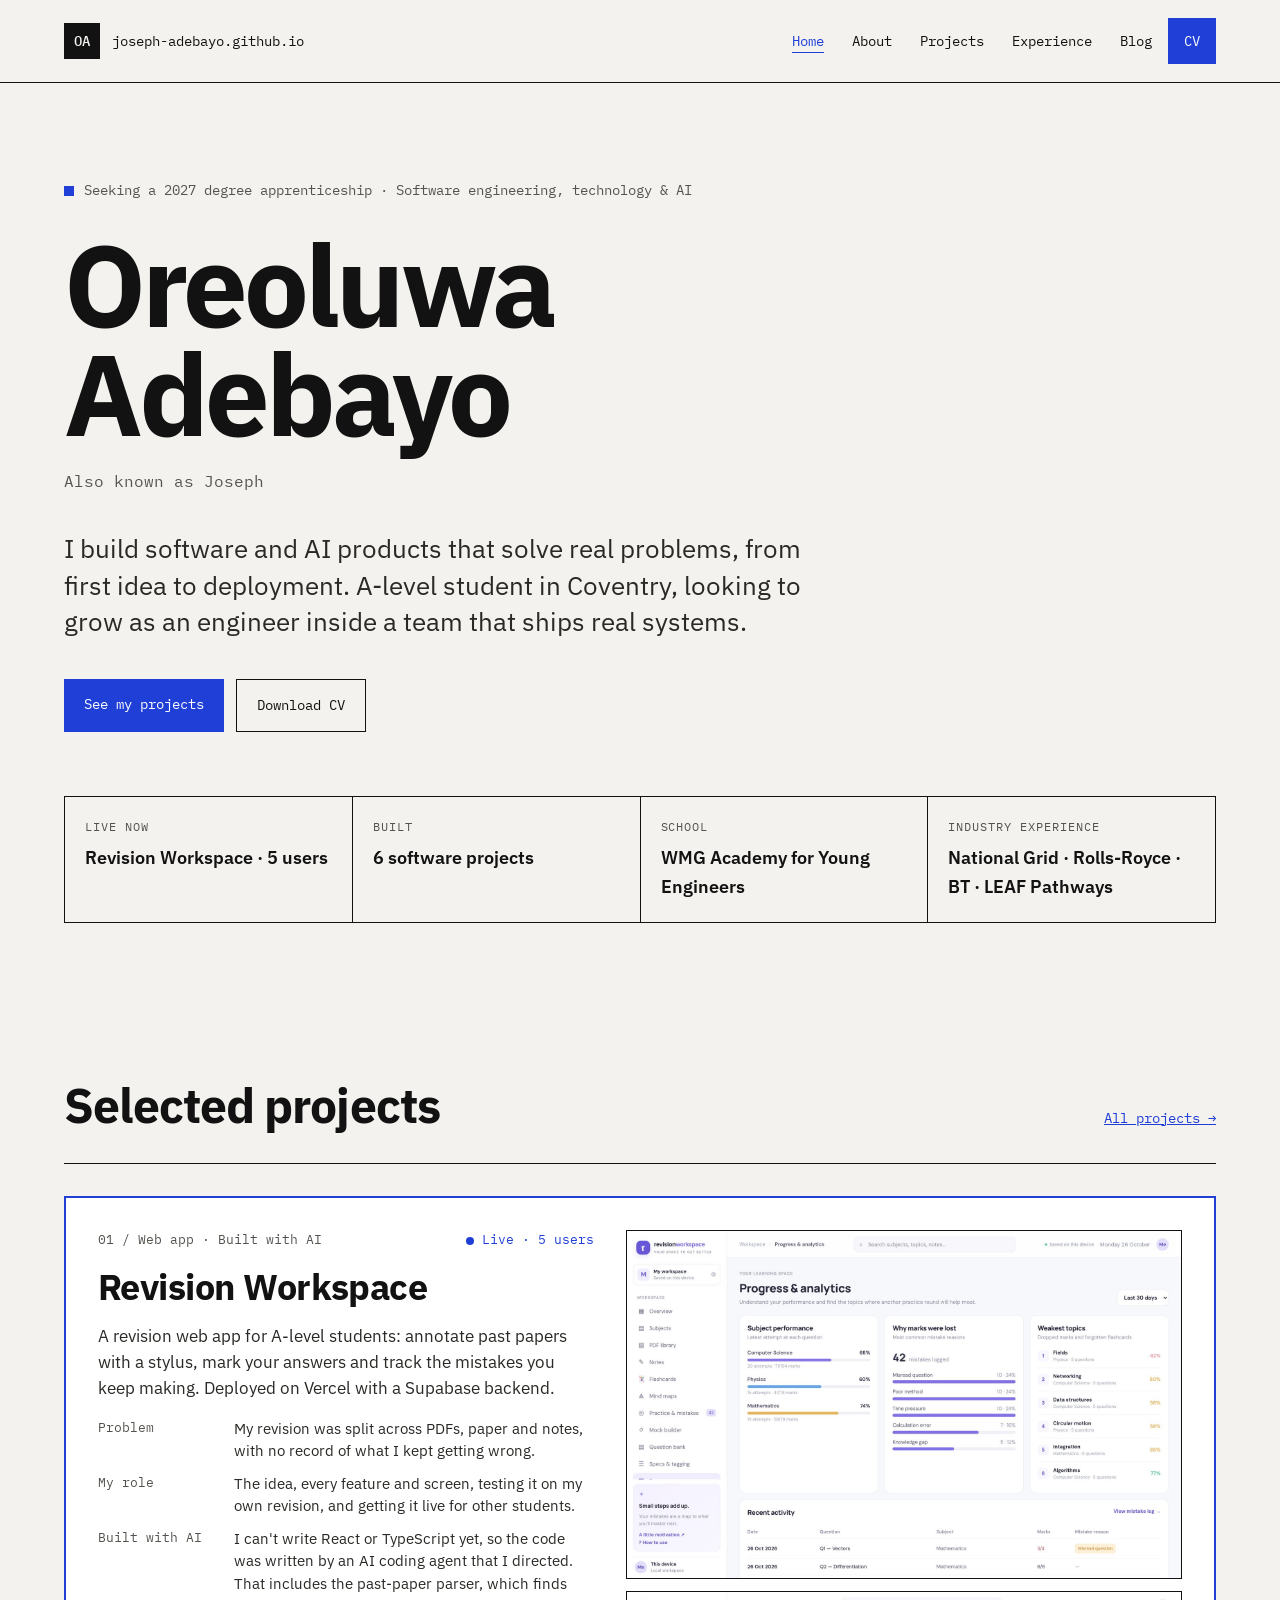
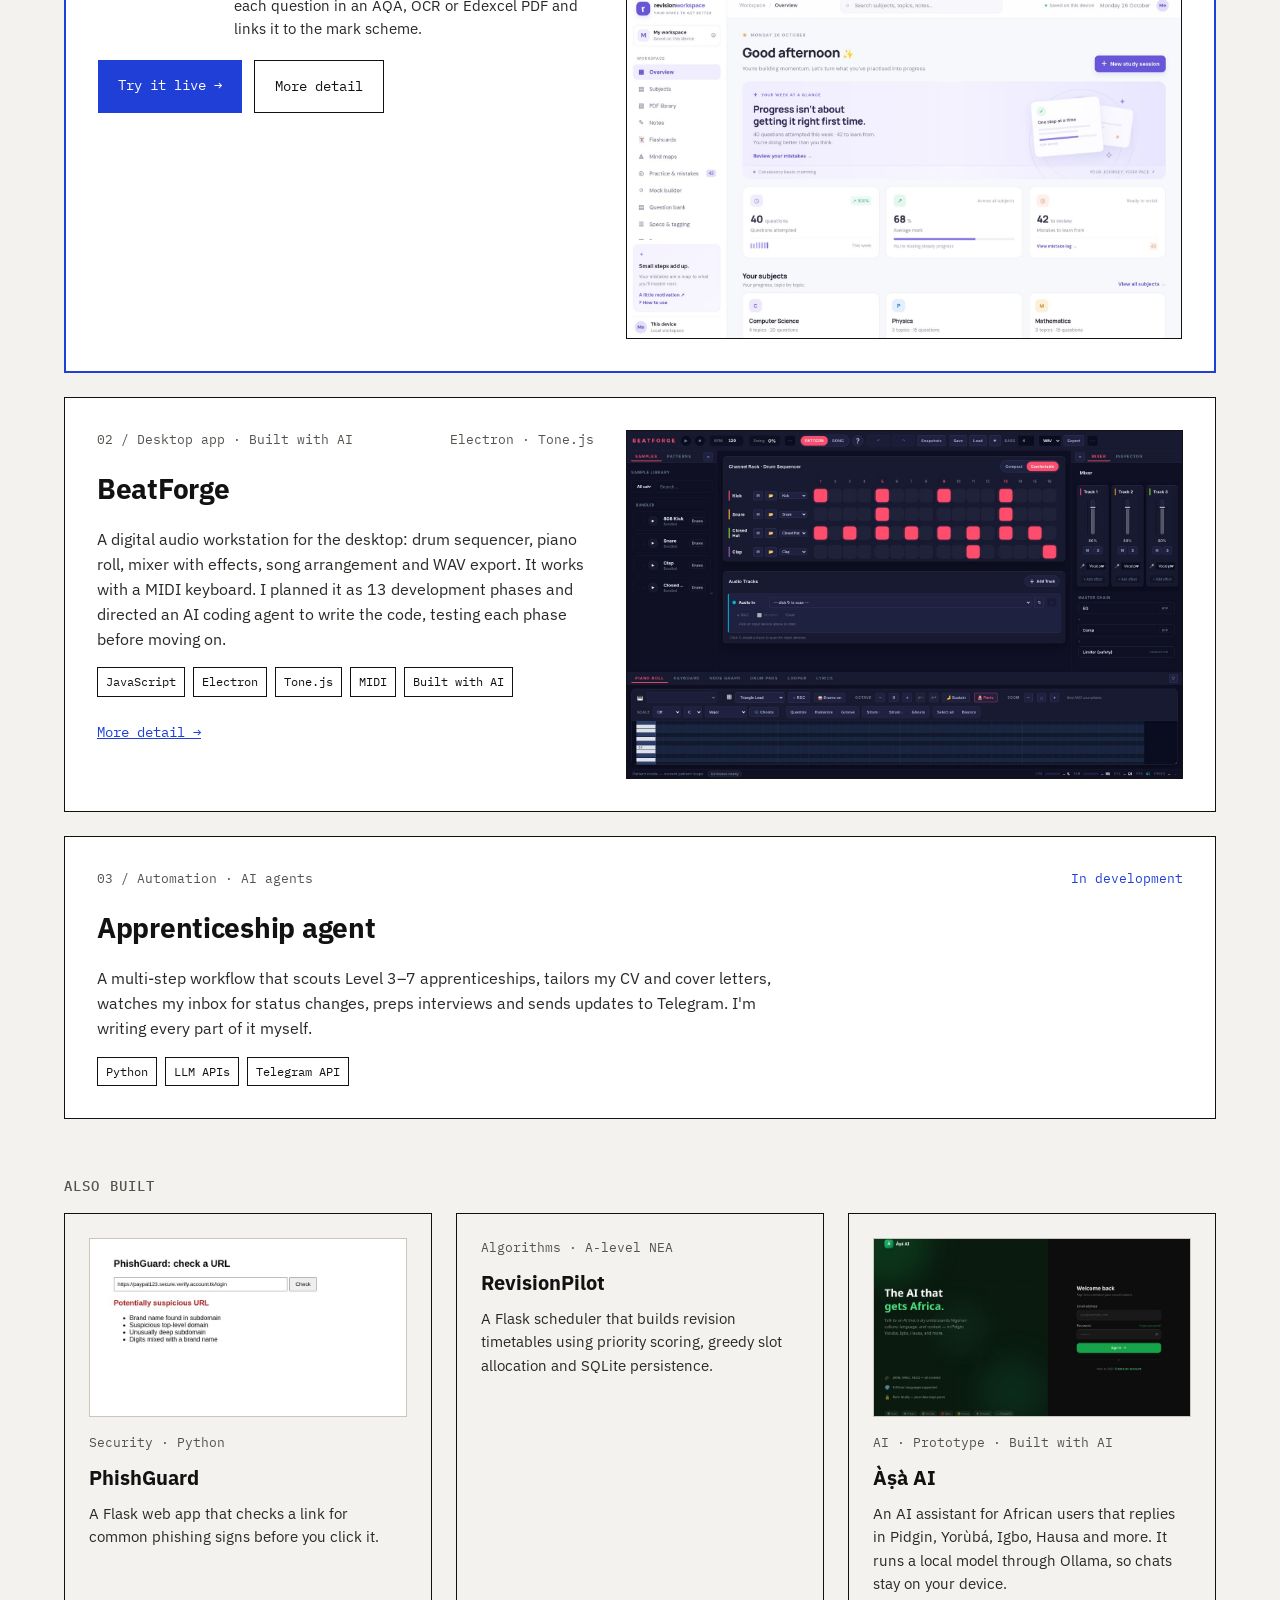
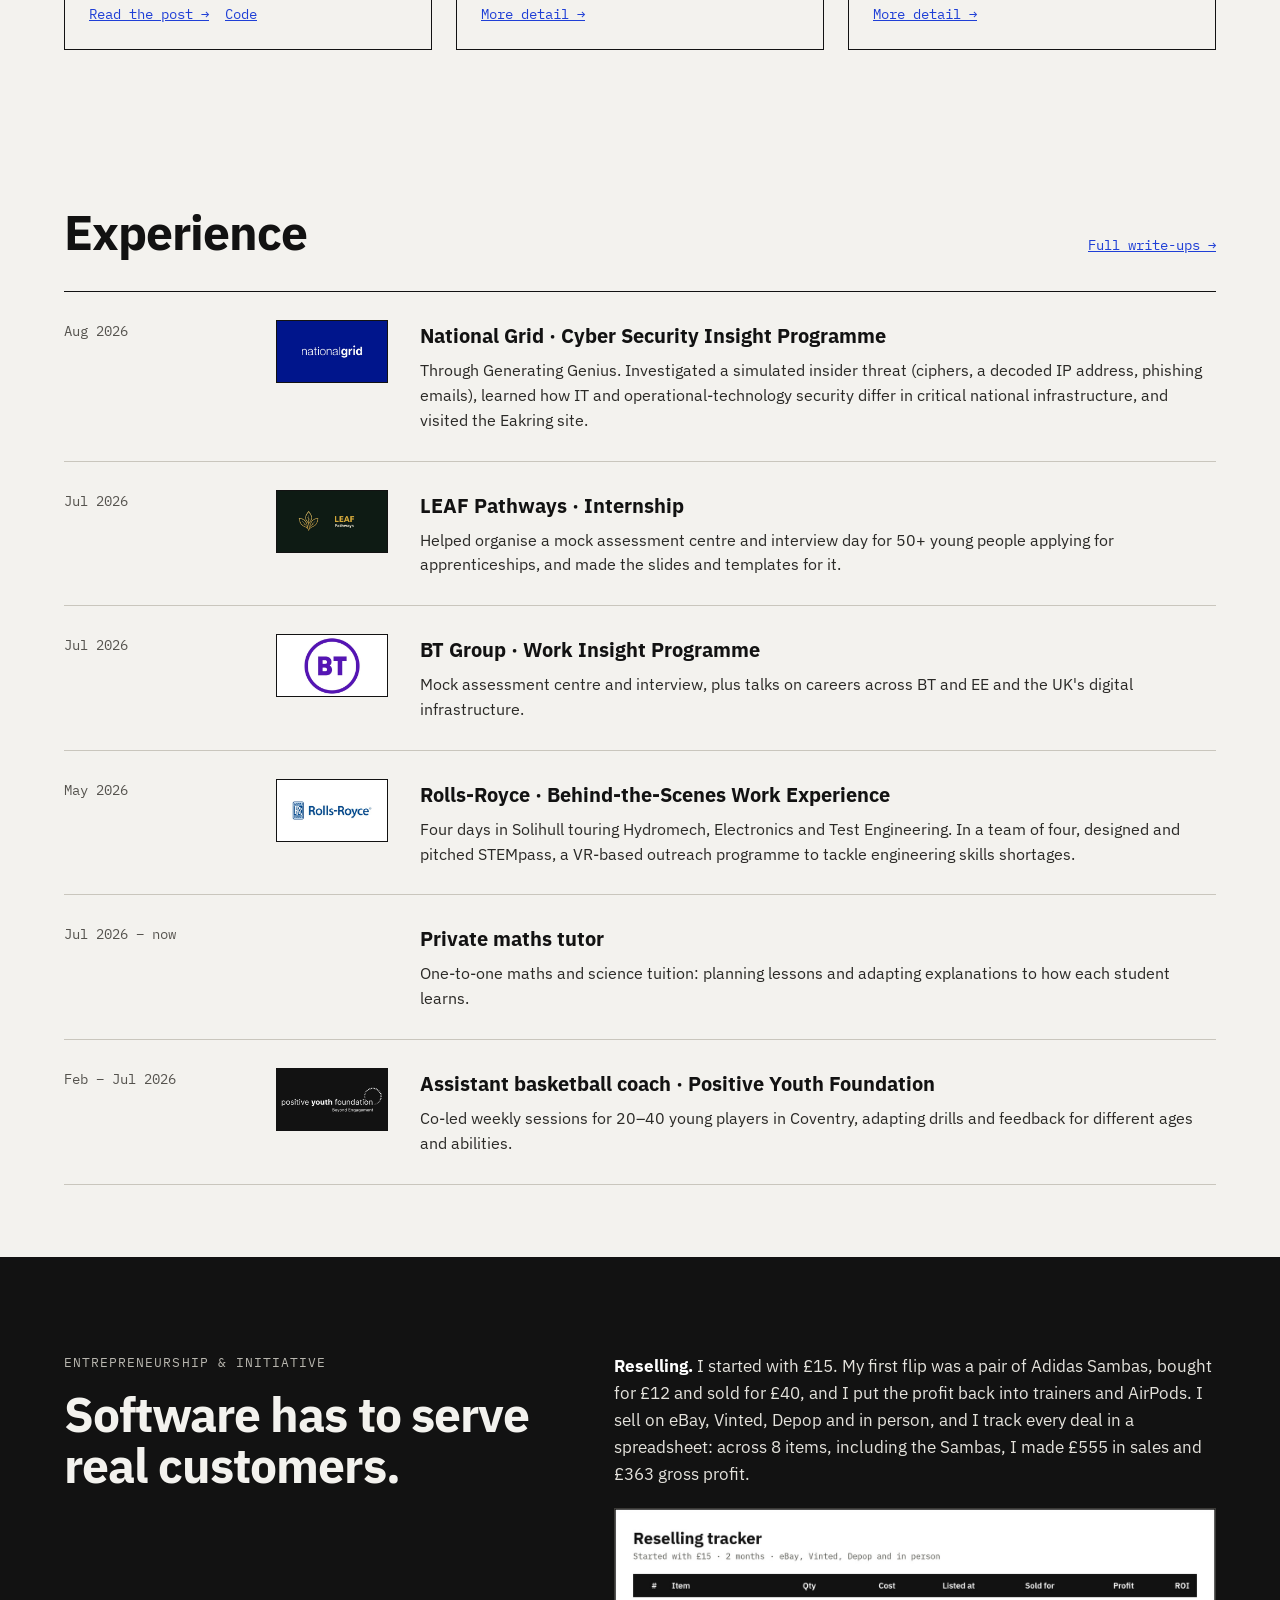
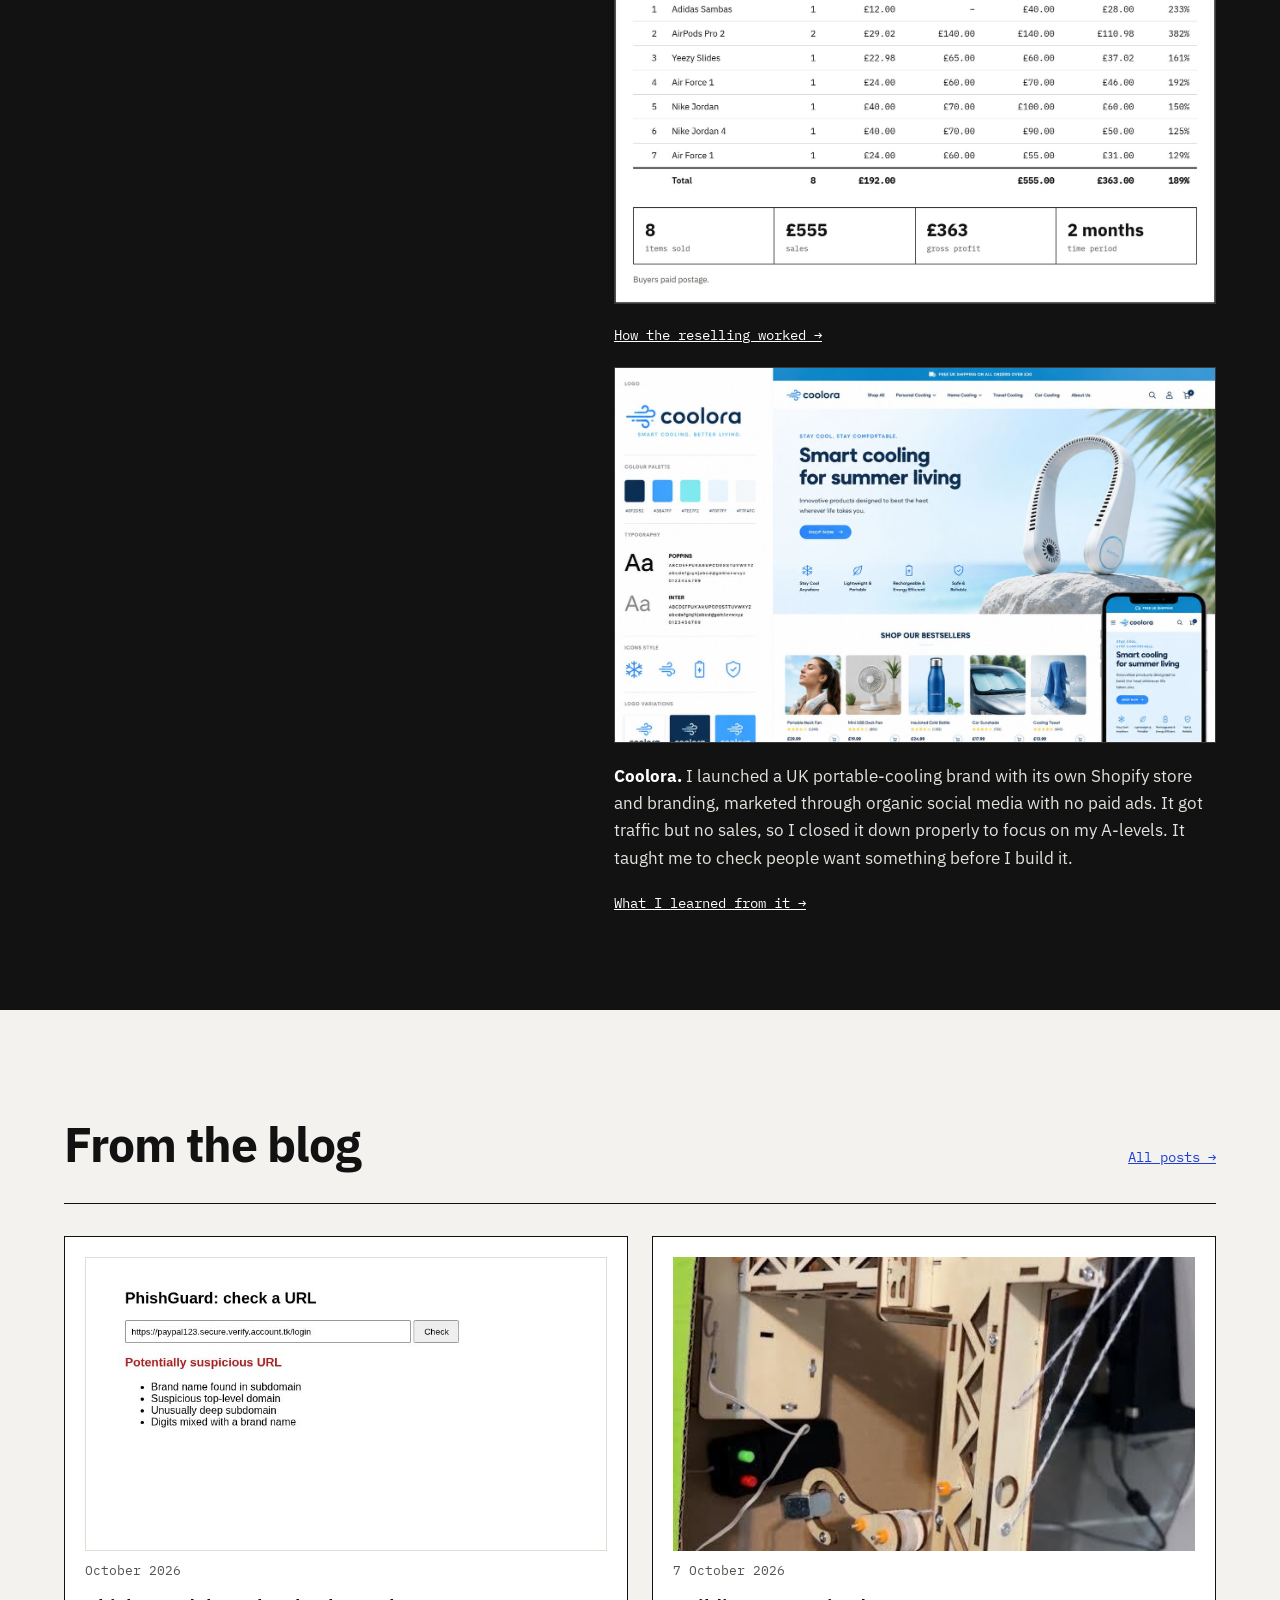
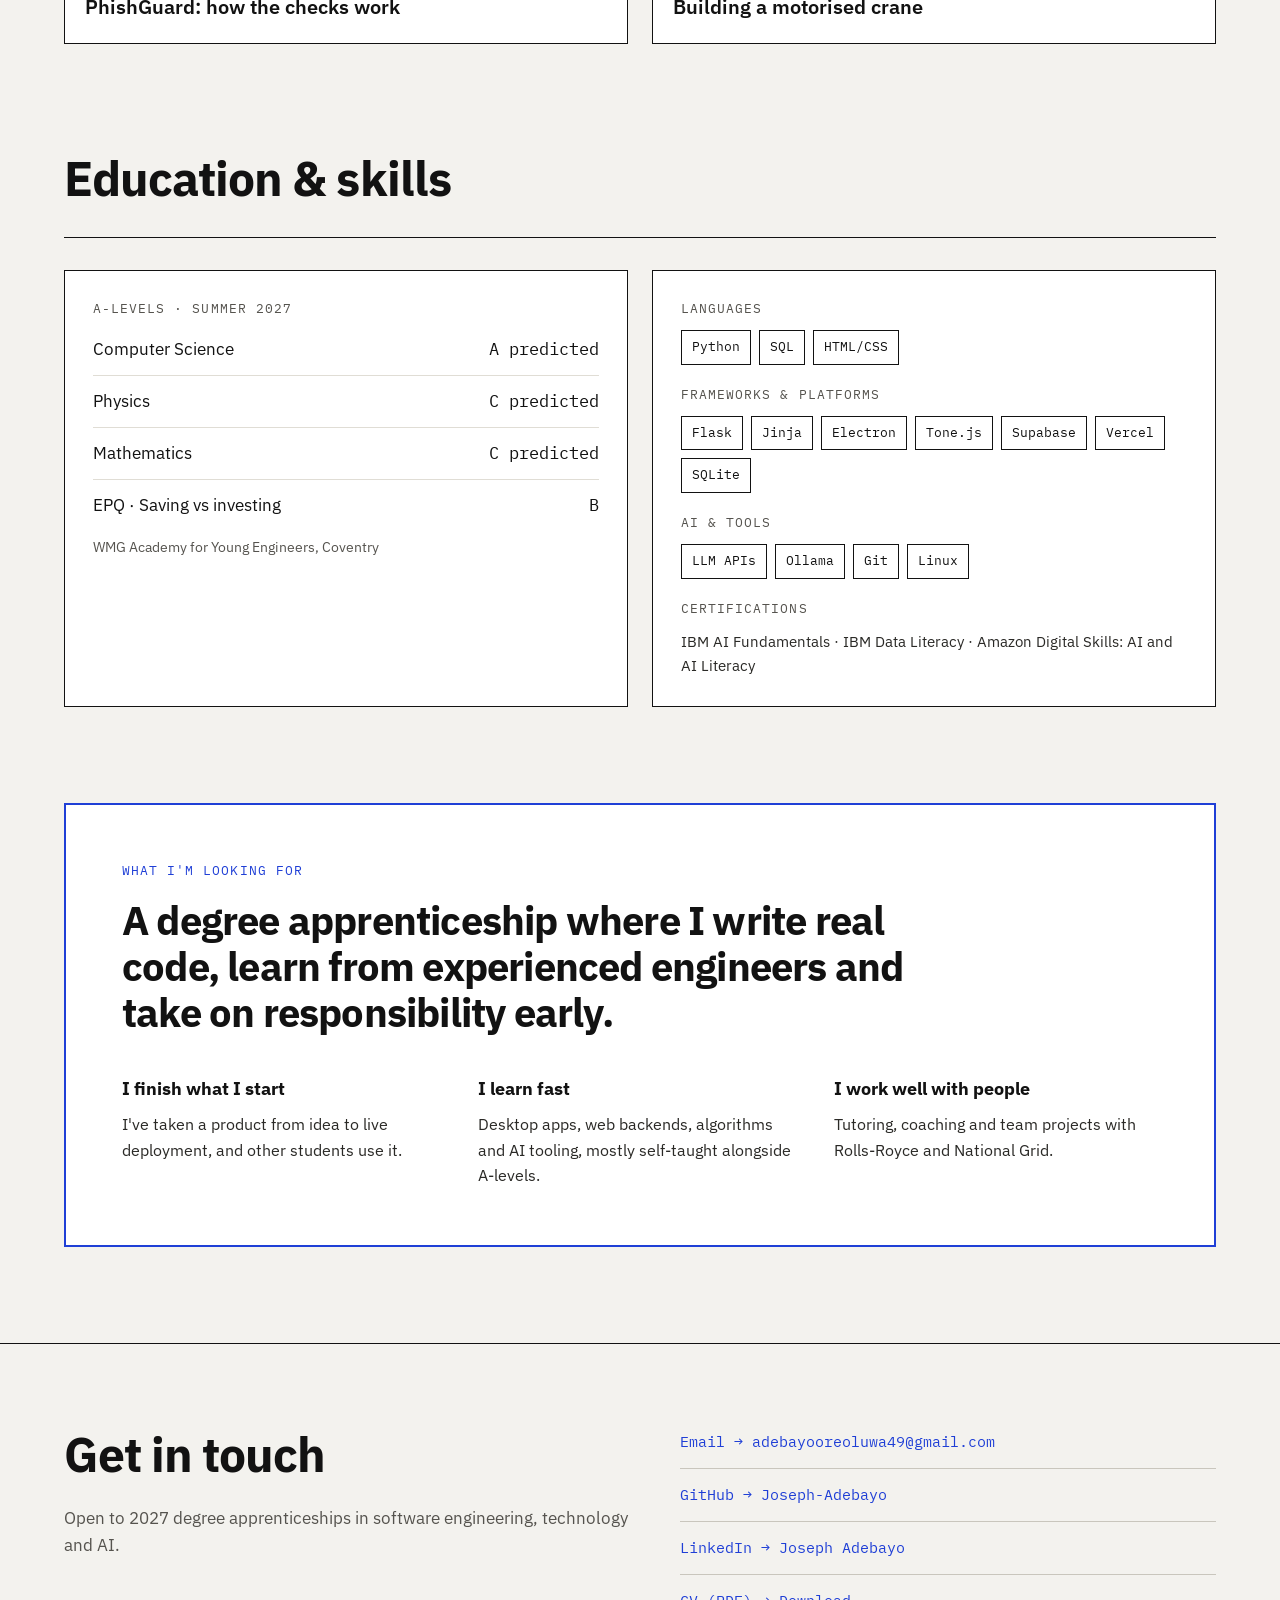
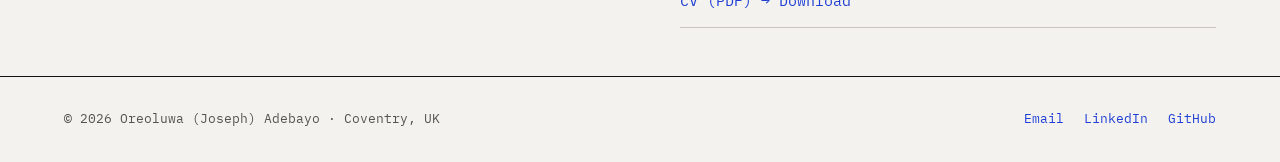
==== commit 63179334: "Update reselling figures and HAA text" ====
--- a/index.html
+++ b/index.html
@@ -184,7 +184,7 @@
 <h2 style="margin: 0; font-size: clamp(2rem, 4vw, 3rem); letter-spacing: -0.02em; line-height: 1.05">Software has to serve real customers.</h2>
 </div>
 <div style="flex: 1 1 420px; display: flex; flex-direction: column; gap: 20px; font-size: 17px; line-height: 1.6; color: #E4E2DC">
-<p style="margin: 0"><strong style="color: #FFFFFF">Reselling.</strong> I started with £15. My first flip was a pair of Adidas Sambas, bought for £12 and sold for £40, and I put the profit back into trainers and AirPods. I sell on eBay, Vinted, Depop and in person, and I track every deal in a spreadsheet: the 7 items on it made £515 in sales and £335 gross profit.</p>
+<p style="margin: 0"><strong style="color: #FFFFFF">Reselling.</strong> I started with £15. My first flip was a pair of Adidas Sambas, bought for £12 and sold for £40, and I put the profit back into trainers and AirPods. I sell on eBay, Vinted, Depop and in person, and I track every deal in a spreadsheet: across 8 items, including the Sambas, I made £555 in sales and £363 gross profit.</p>
 <img src="images/reselling-sheet.jpg" alt="My reselling spreadsheet: cost price, quantity, selling price and price sold for each item, with totals and profit" style="width: 100%; border: 1px solid #3A3936; display: block">
 <a href="project.html#reselling" style="color: #FFFFFF; font-family: var(--mono); font-size: 14px">How the reselling worked →</a>
 <img src="images/coolora-storefront.jpg" alt="Coolora Shopify storefront" style="width: 100%; aspect-ratio: 16 / 10; object-fit: cover; object-position: top; border: 1px solid #3A3936; display: block">
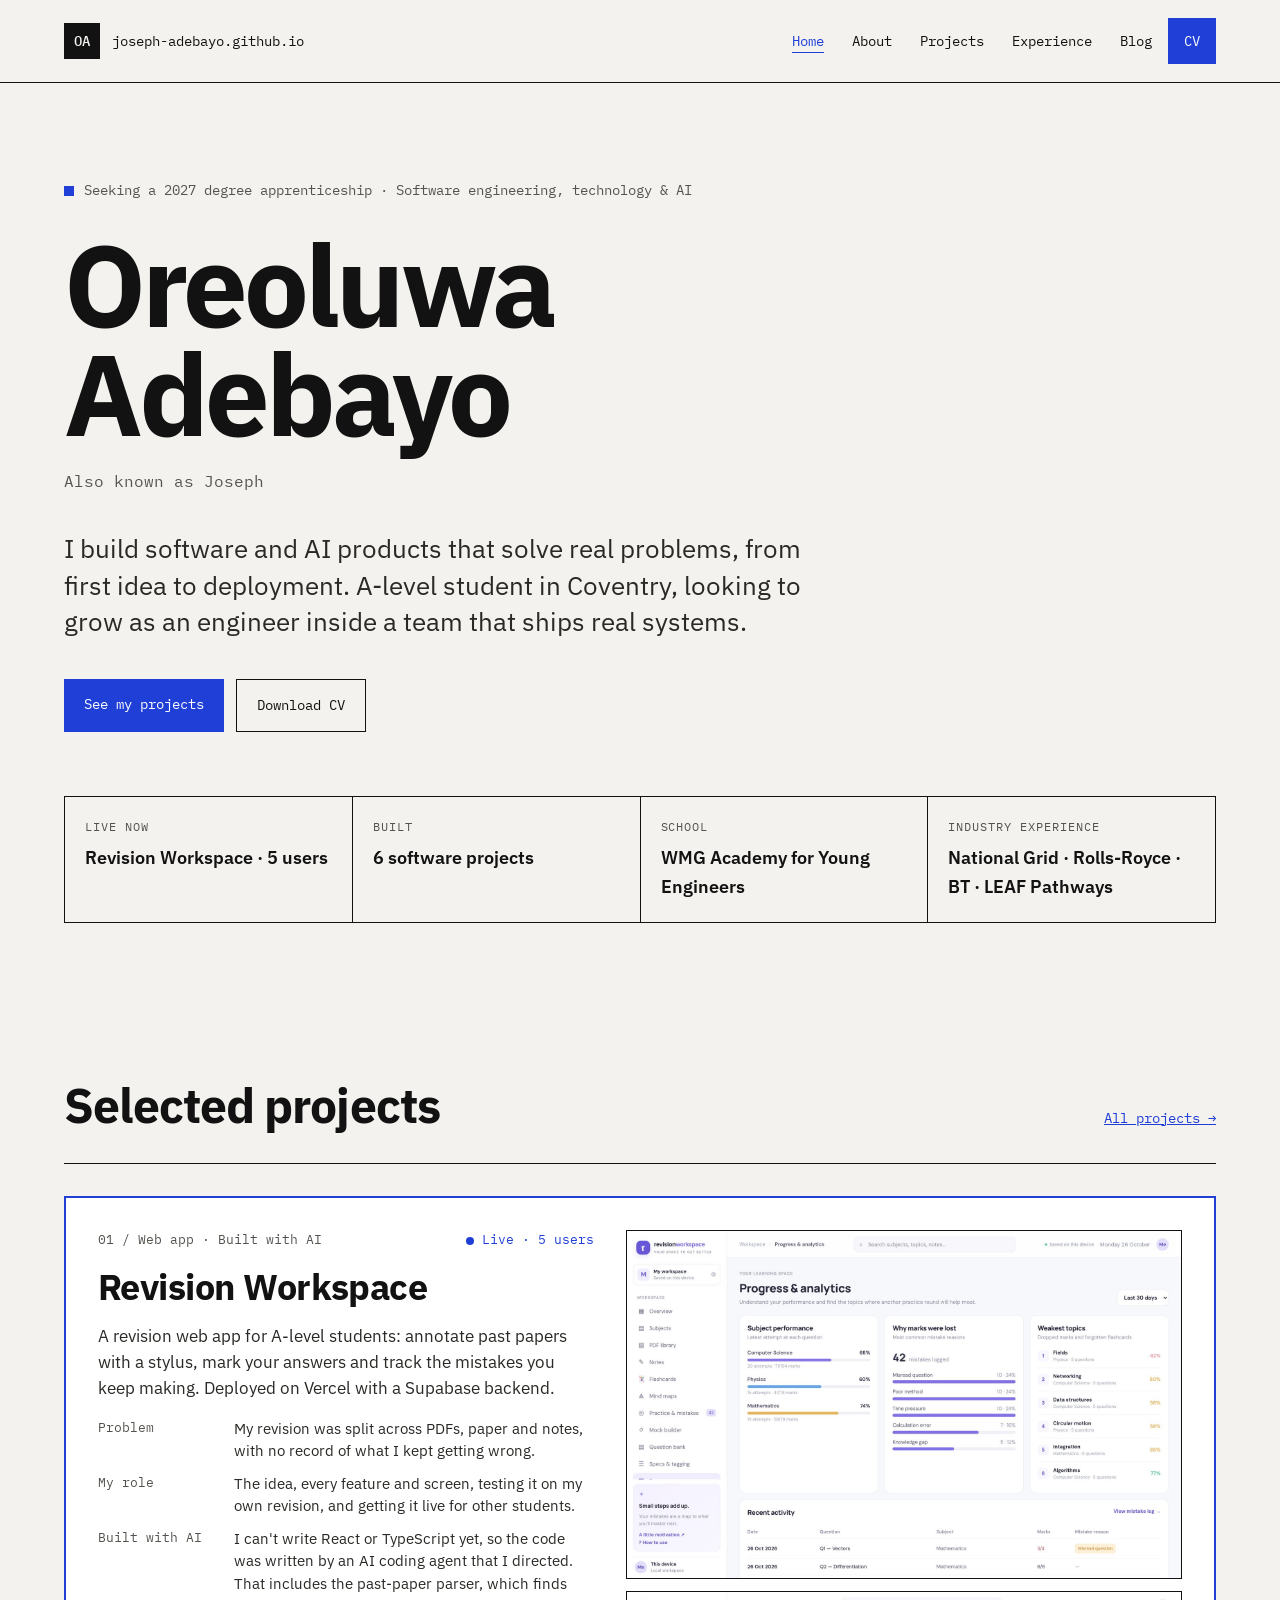
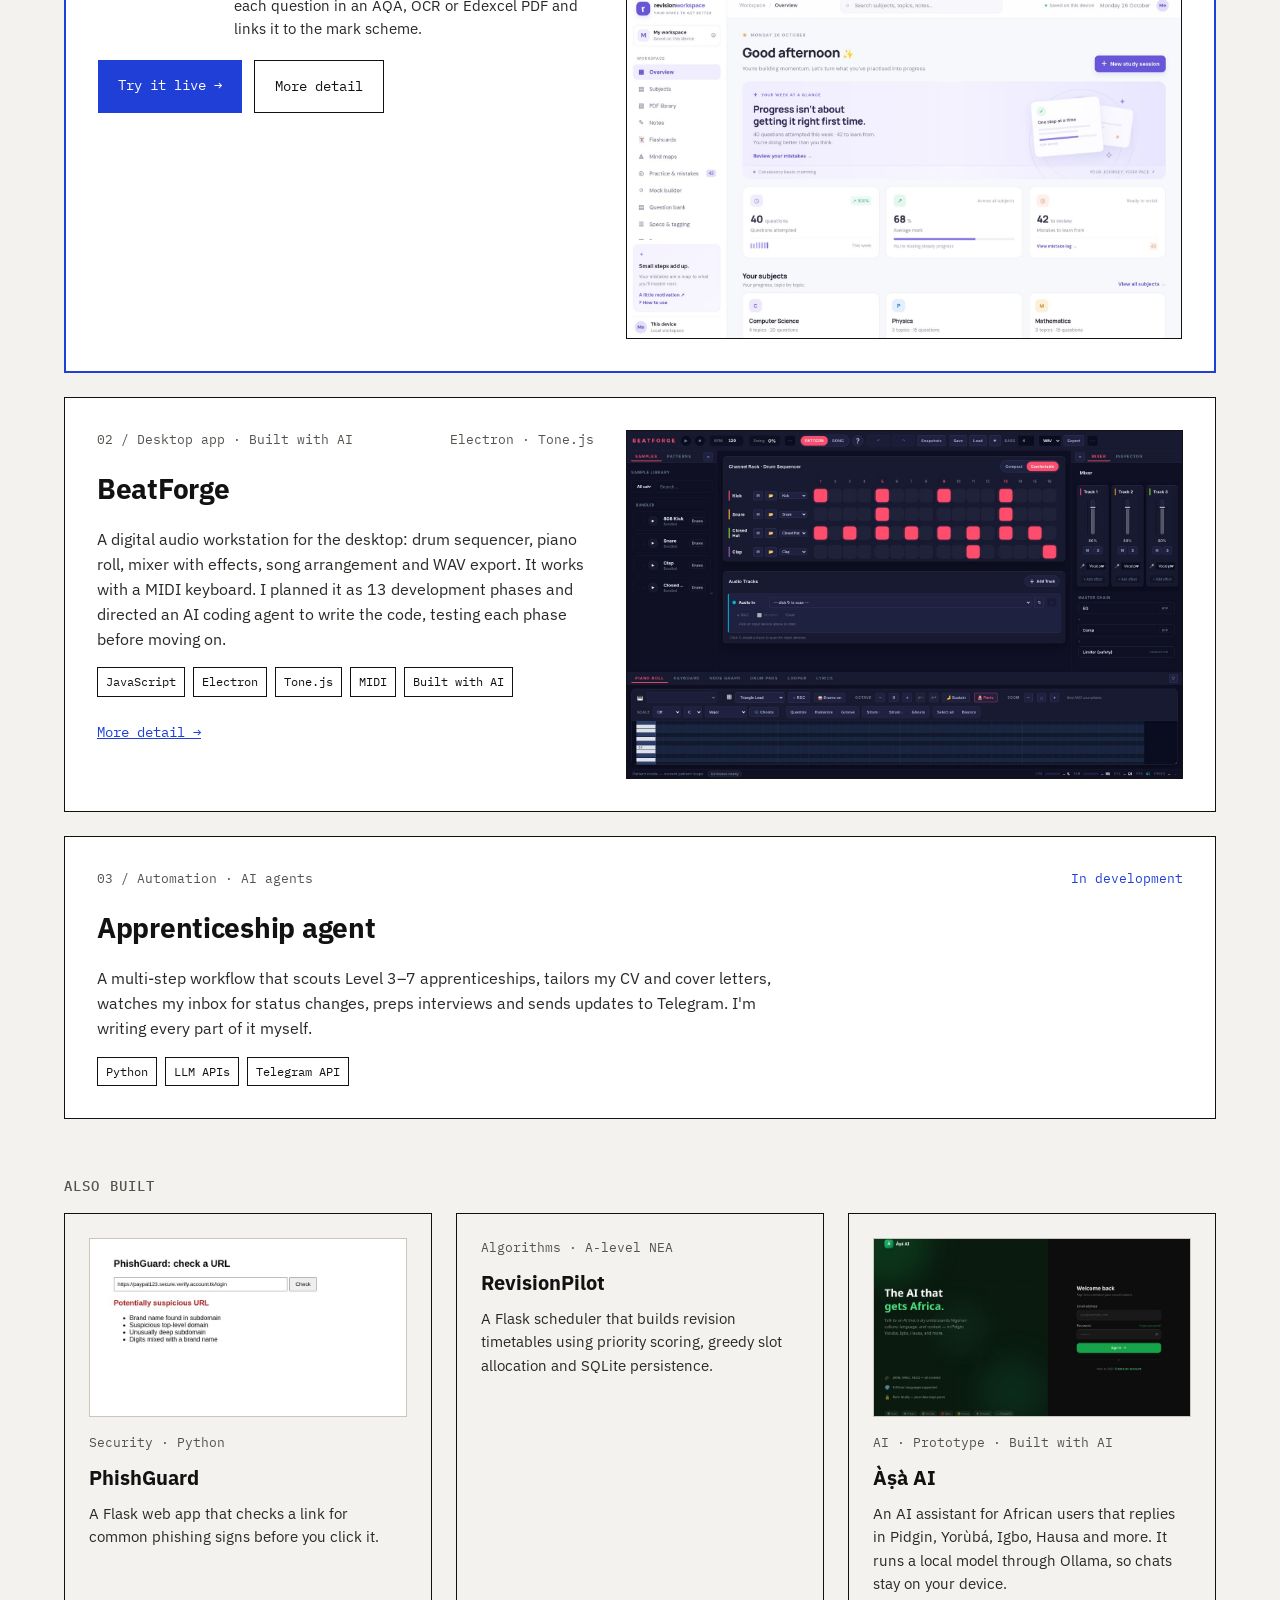
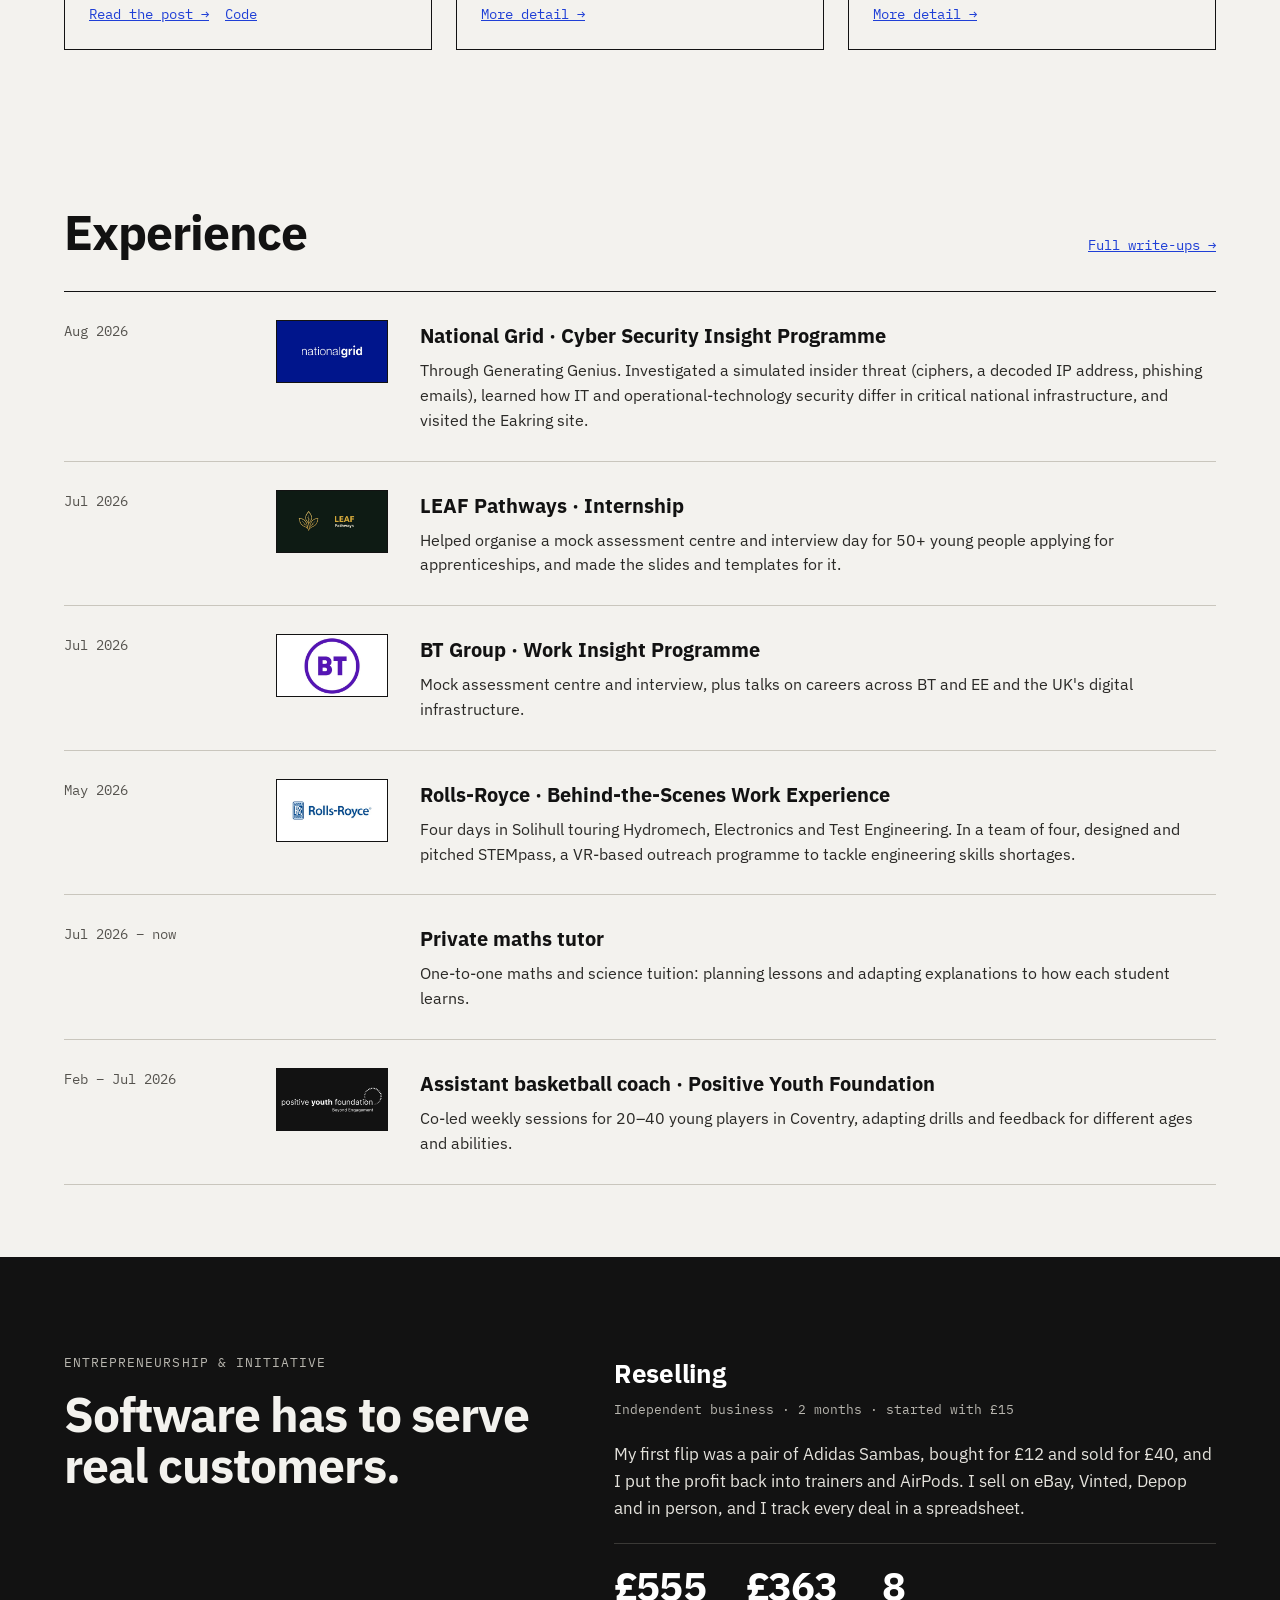
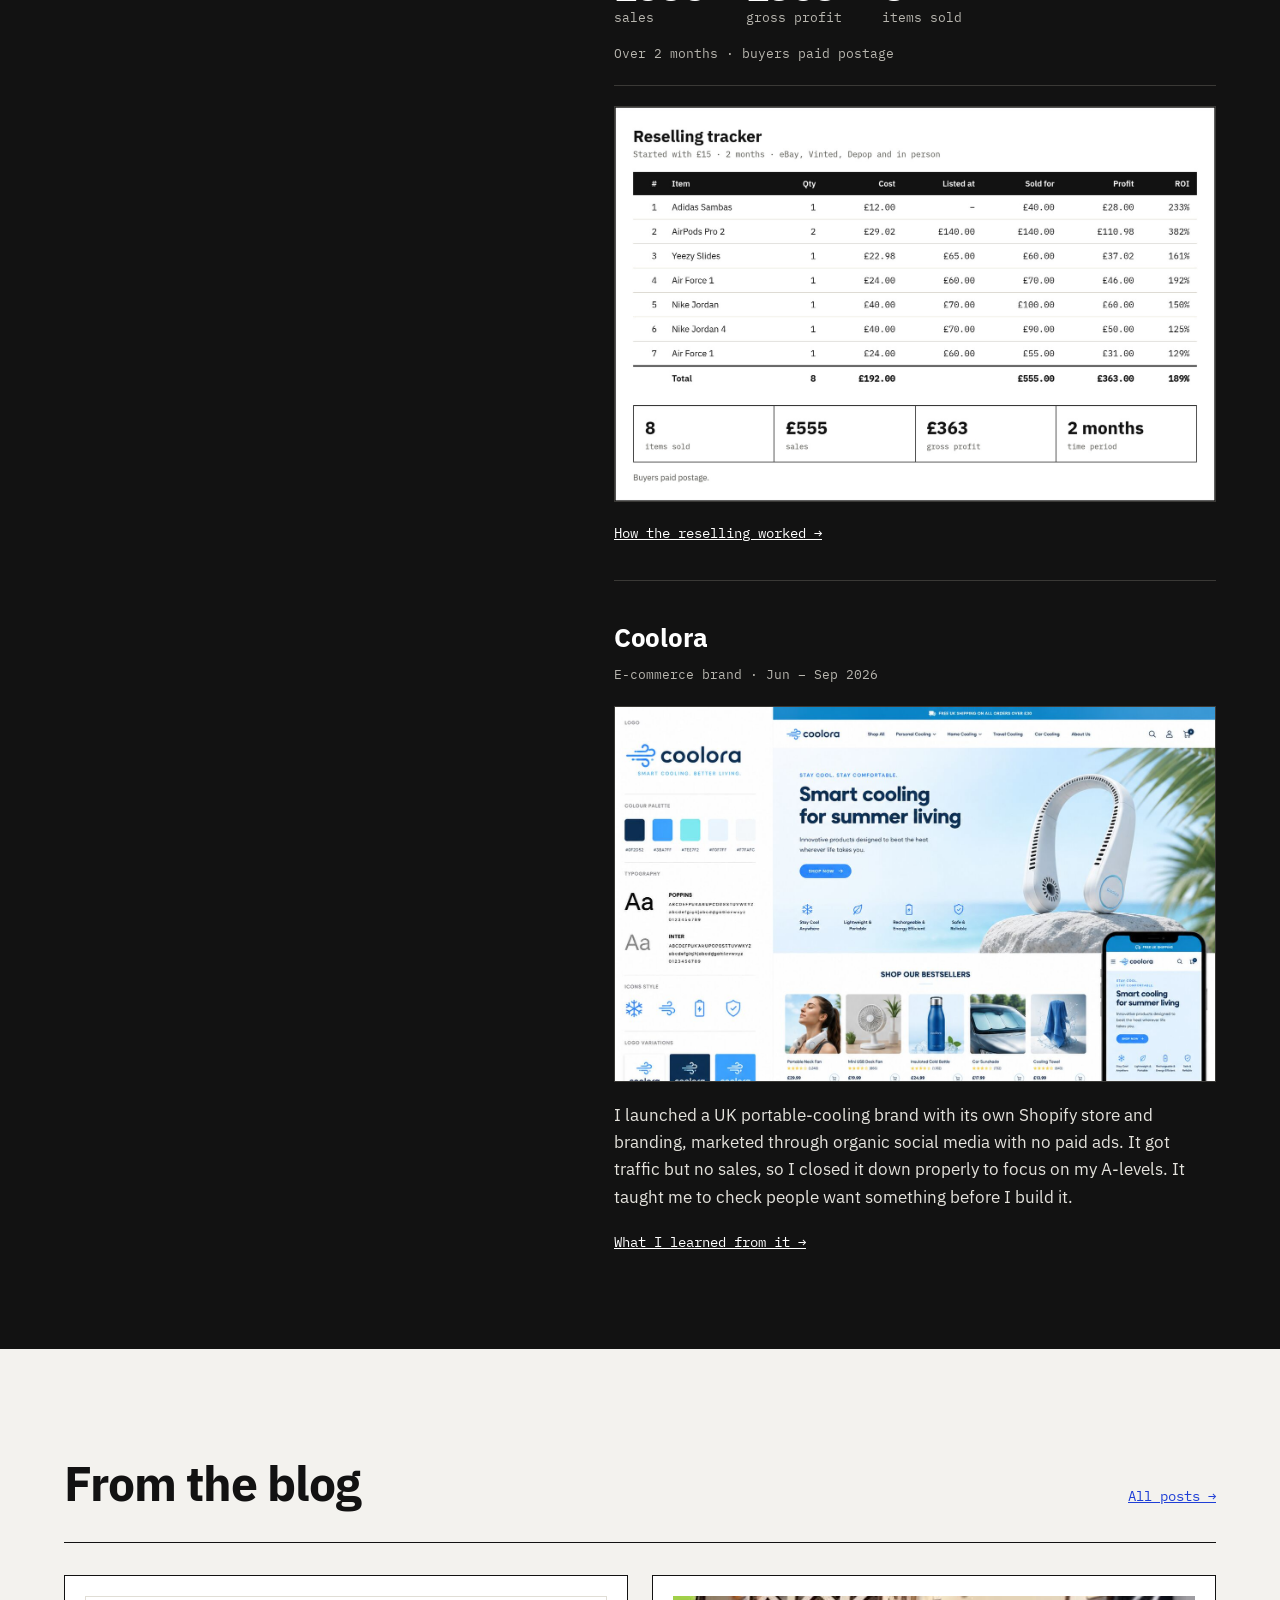
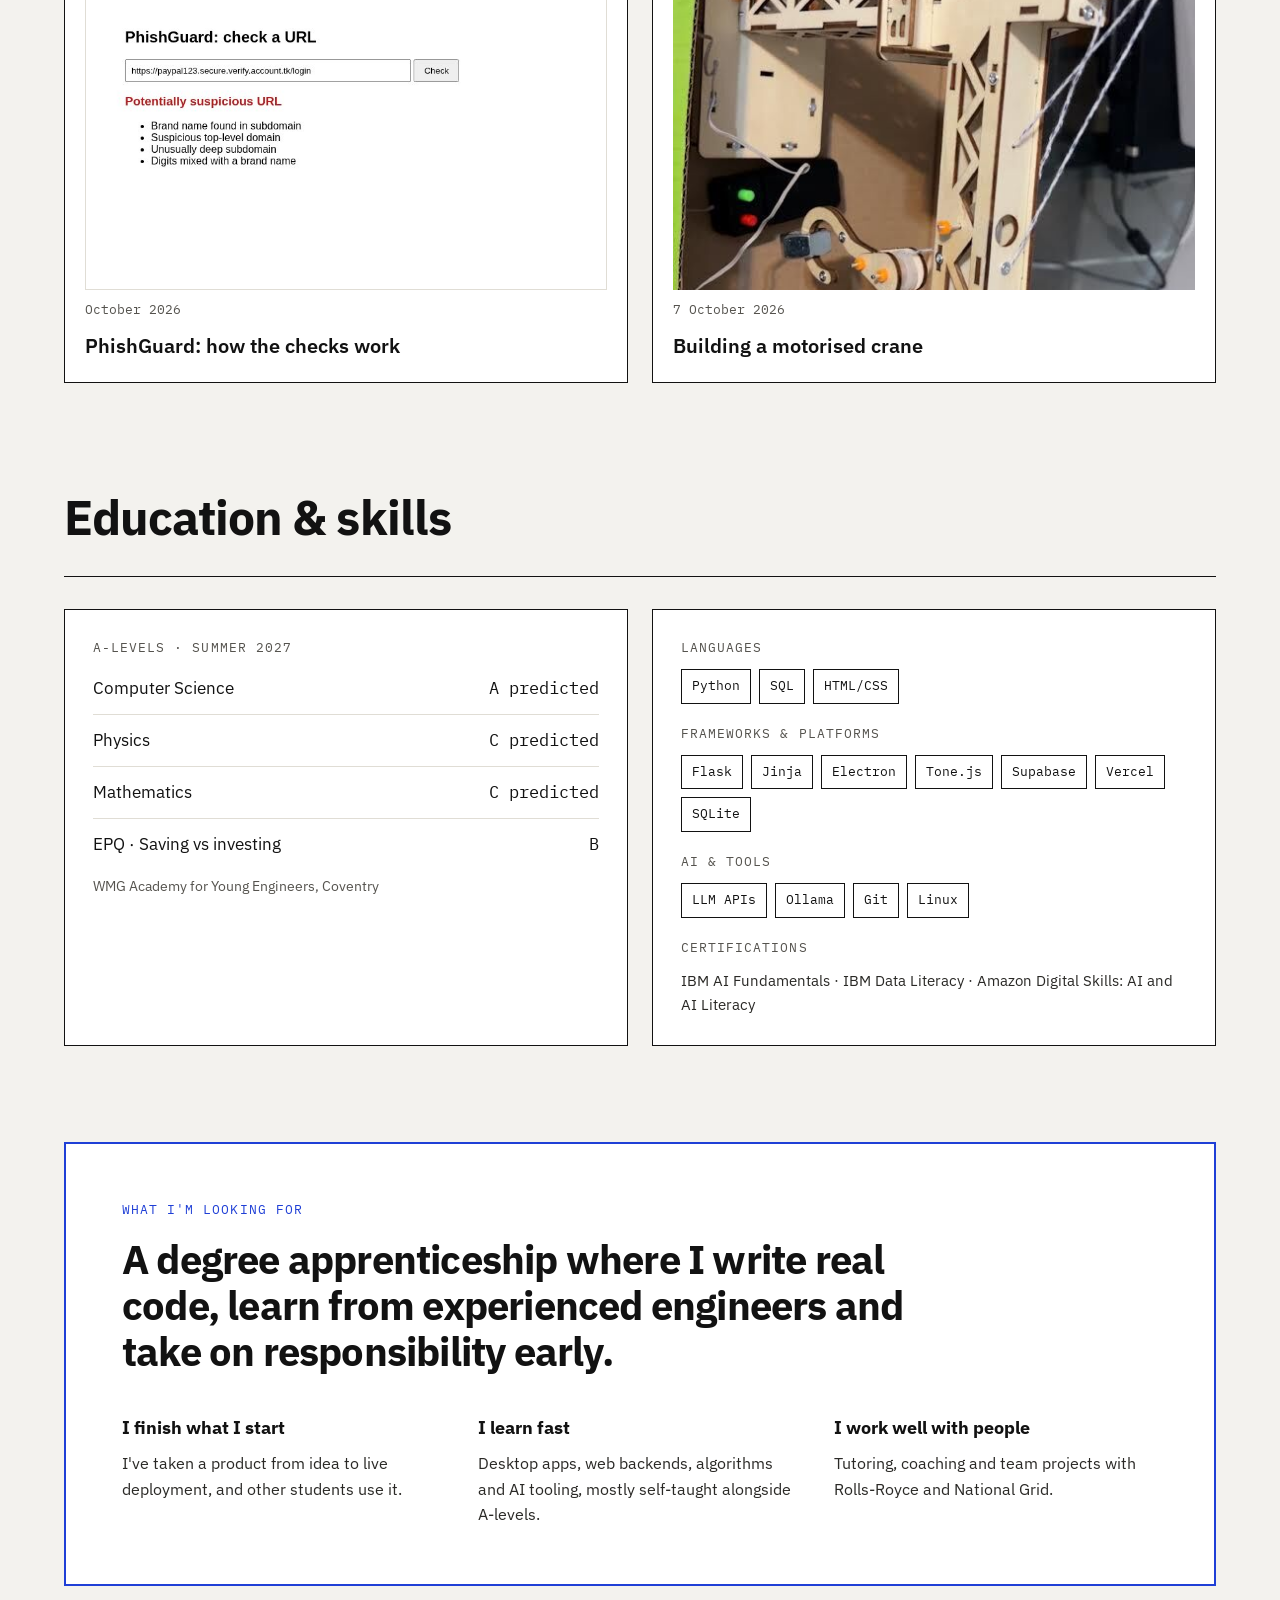
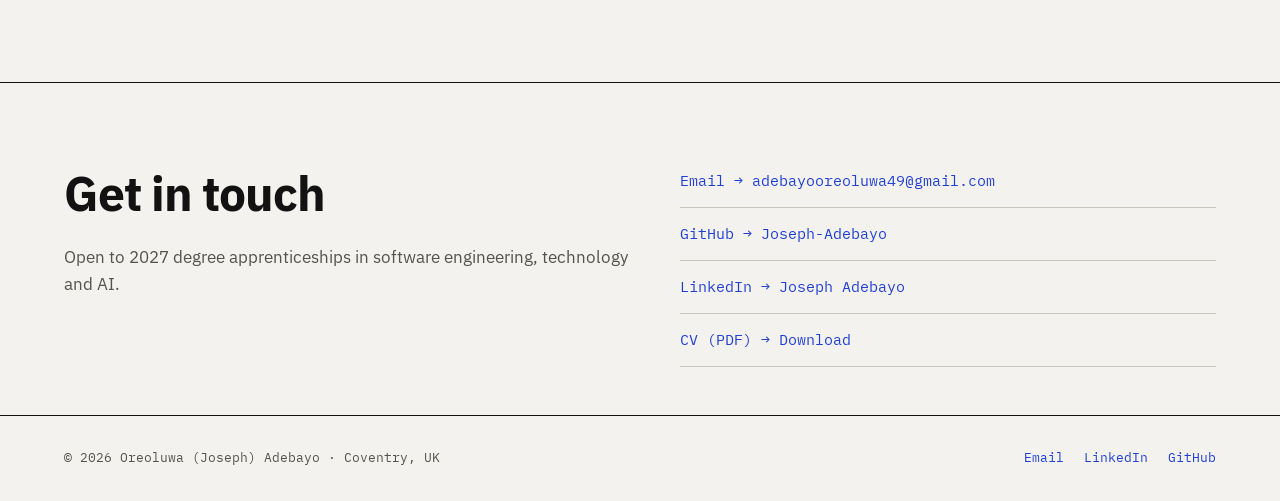
==== commit 4eb81c21: "Separate Coolora, reselling stats, expand Why HAA" ====
--- a/index.html
+++ b/index.html
@@ -184,11 +184,14 @@
 <h2 style="margin: 0; font-size: clamp(2rem, 4vw, 3rem); letter-spacing: -0.02em; line-height: 1.05">Software has to serve real customers.</h2>
 </div>
 <div style="flex: 1 1 420px; display: flex; flex-direction: column; gap: 20px; font-size: 17px; line-height: 1.6; color: #E4E2DC">
-<p style="margin: 0"><strong style="color: #FFFFFF">Reselling.</strong> I started with £15. My first flip was a pair of Adidas Sambas, bought for £12 and sold for £40, and I put the profit back into trainers and AirPods. I sell on eBay, Vinted, Depop and in person, and I track every deal in a spreadsheet: across 8 items, including the Sambas, I made £555 in sales and £363 gross profit.</p>
+<div style=""><h3 style="margin: 0; font-size: 26px; letter-spacing: -0.01em; color: #FFFFFF">Reselling</h3><div style="margin-top: 6px; font-family: var(--mono); font-size: 13px; color: #B8B6AF">Independent business · 2 months · started with £15</div></div>
+<p style="margin: 0">My first flip was a pair of Adidas Sambas, bought for £12 and sold for £40, and I put the profit back into trainers and AirPods. I sell on eBay, Vinted, Depop and in person, and I track every deal in a spreadsheet.</p>
+<div style="display: flex; flex-wrap: wrap; gap: 16px 40px; padding: 20px 0; border-top: 1px solid #3A3936; border-bottom: 1px solid #3A3936"><div><div style="font-size: 40px; font-weight: 700; color: #FFFFFF; letter-spacing: -0.02em; line-height: 1.1">£555</div><div style="font-family: var(--mono); font-size: 13px; color: #B8B6AF">sales</div></div><div><div style="font-size: 40px; font-weight: 700; color: #FFFFFF; letter-spacing: -0.02em; line-height: 1.1">£363</div><div style="font-family: var(--mono); font-size: 13px; color: #B8B6AF">gross profit</div></div><div><div style="font-size: 40px; font-weight: 700; color: #FFFFFF; letter-spacing: -0.02em; line-height: 1.1">8</div><div style="font-family: var(--mono); font-size: 13px; color: #B8B6AF">items sold</div></div><div style="flex-basis: 100%; font-family: var(--mono); font-size: 13px; color: #B8B6AF">Over 2 months · buyers paid postage</div></div>
 <img src="images/reselling-sheet.jpg" alt="My reselling spreadsheet: cost price, quantity, selling price and price sold for each item, with totals and profit" style="width: 100%; border: 1px solid #3A3936; display: block">
 <a href="project.html#reselling" style="color: #FFFFFF; font-family: var(--mono); font-size: 14px">How the reselling worked →</a>
+<div style="margin-top: 16px; padding-top: 36px; border-top: 1px solid #3A3936"><h3 style="margin: 0; font-size: 26px; letter-spacing: -0.01em; color: #FFFFFF">Coolora</h3><div style="margin-top: 6px; font-family: var(--mono); font-size: 13px; color: #B8B6AF">E-commerce brand · Jun – Sep 2026</div></div>
 <img src="images/coolora-storefront.jpg" alt="Coolora Shopify storefront" style="width: 100%; aspect-ratio: 16 / 10; object-fit: cover; object-position: top; border: 1px solid #3A3936; display: block">
-<p style="margin: 0"><strong style="color: #FFFFFF">Coolora.</strong> I launched a UK portable-cooling brand with its own Shopify store and branding, marketed through organic social media with no paid ads. It got traffic but no sales, so I closed it down properly to focus on my A-levels. It taught me to check people want something before I build it.</p>
+<p style="margin: 0">I launched a UK portable-cooling brand with its own Shopify store and branding, marketed through organic social media with no paid ads. It got traffic but no sales, so I closed it down properly to focus on my A-levels. It taught me to check people want something before I build it.</p>
 <a href="project.html#coolora" style="color: #FFFFFF; font-family: var(--mono); font-size: 14px">What I learned from it →</a>
 </div>
 </div>
